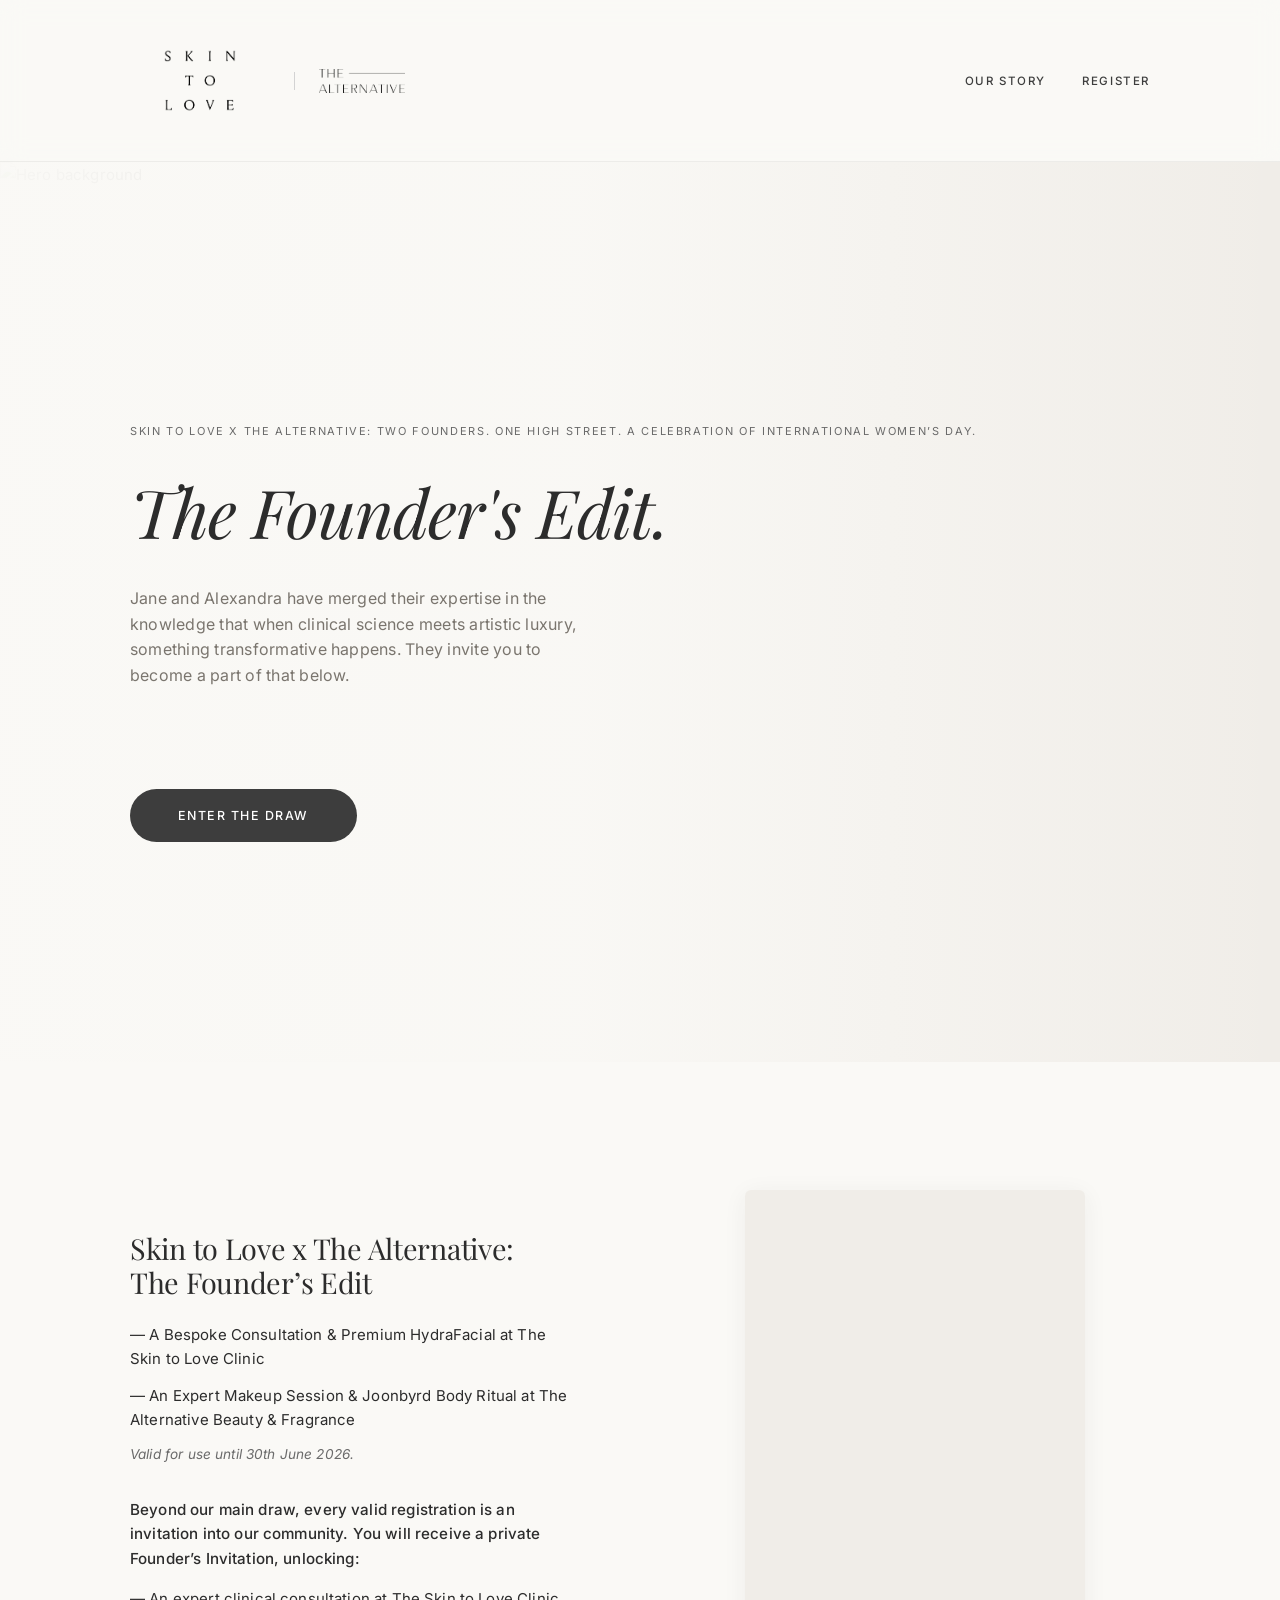
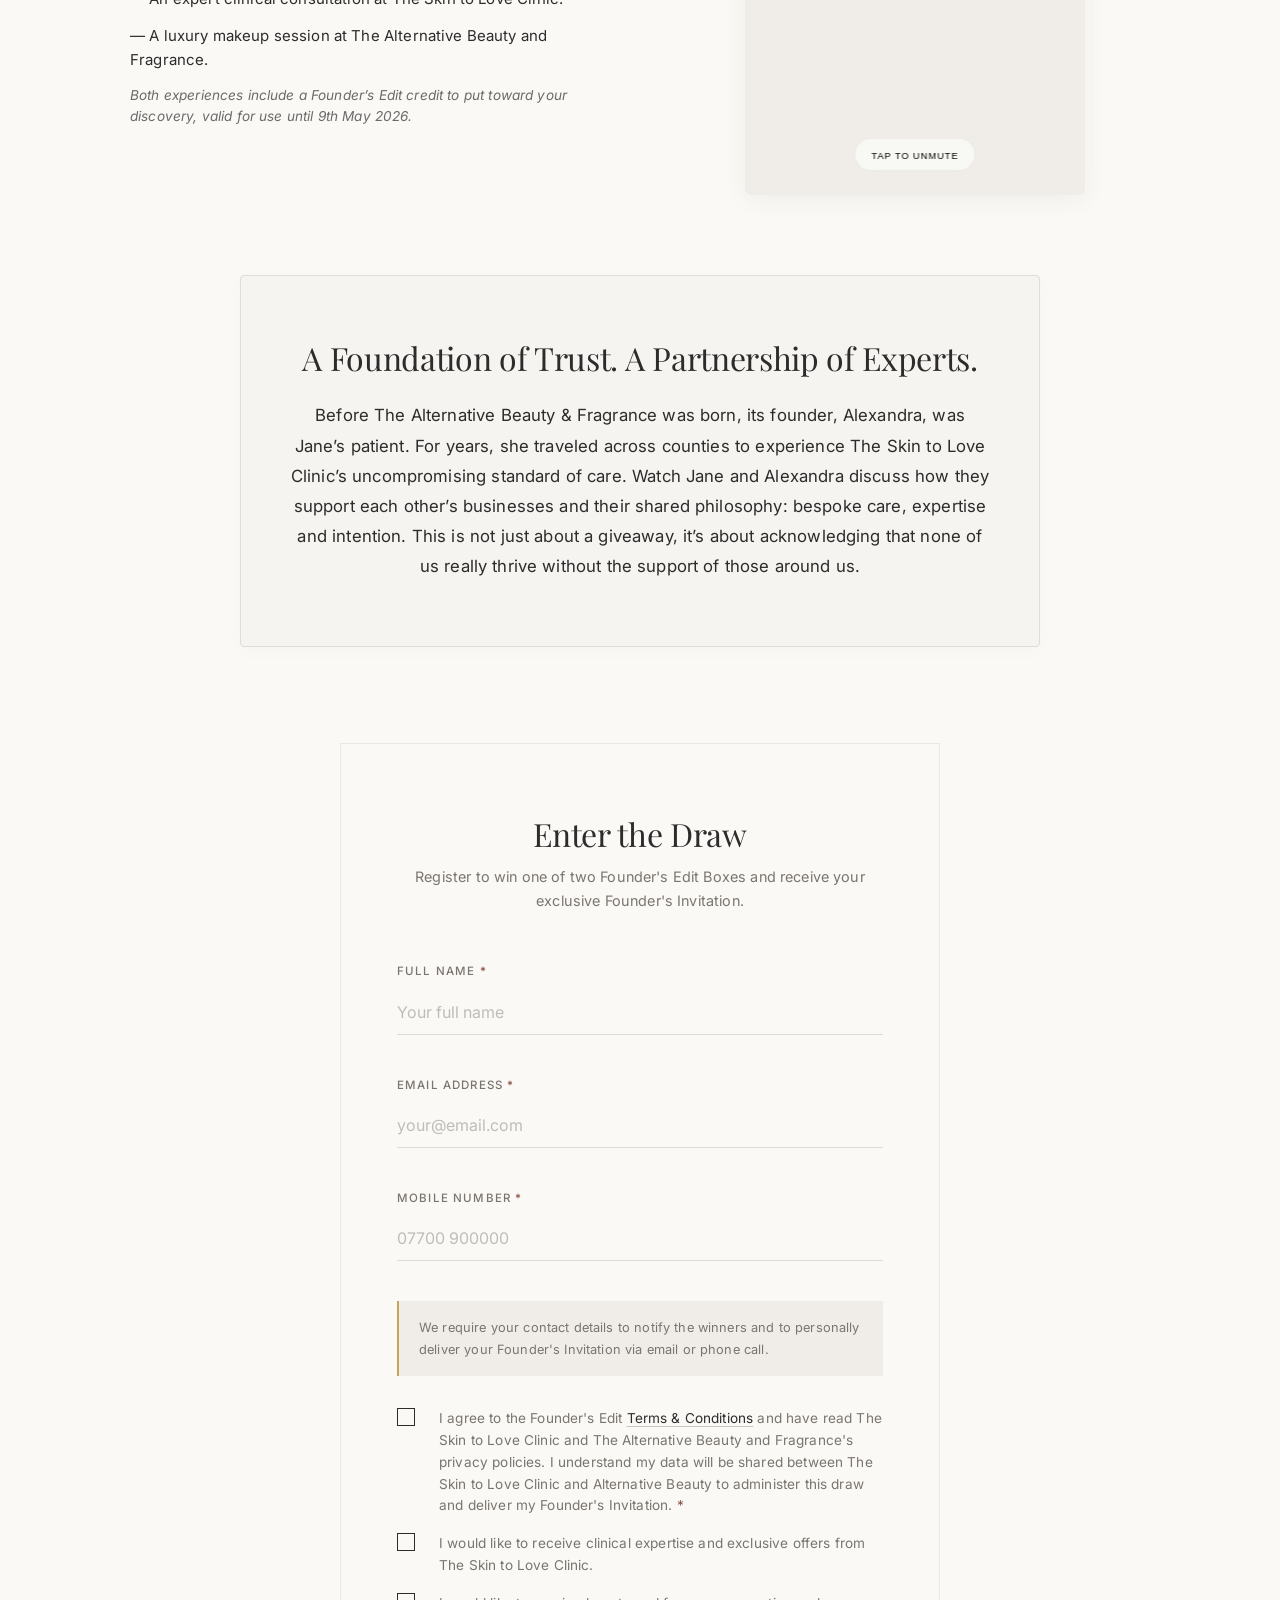
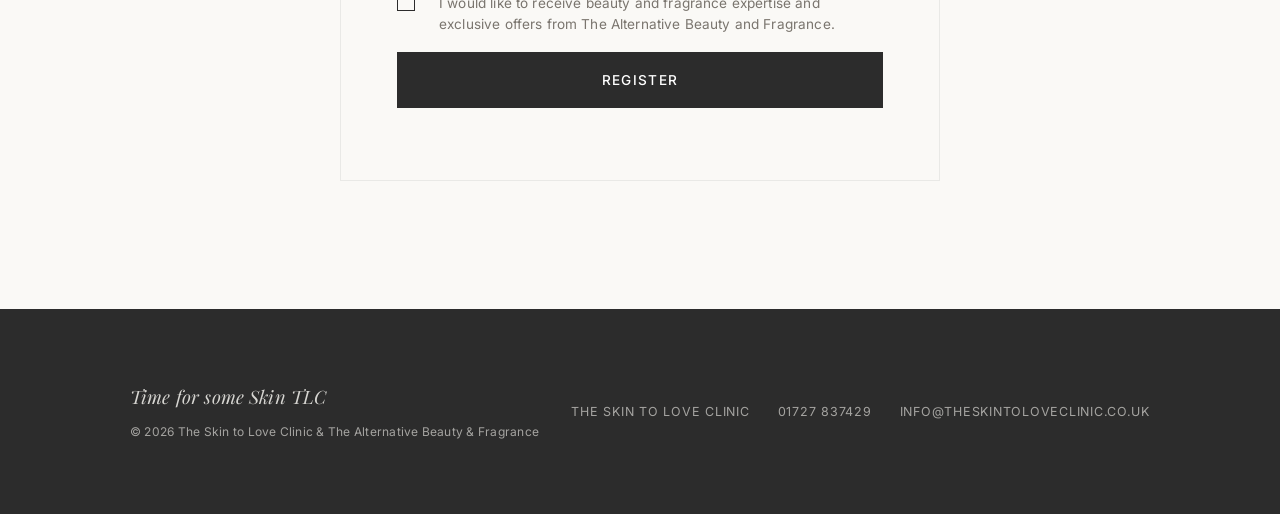
==== index.html @ 7380f0f1 "feat: update success view messages and links" ====
<!DOCTYPE html>
<html lang="en">

<head>
    <meta charset="UTF-8">
    <meta name="viewport" content="width=device-width, initial-scale=1.0">
    <title>The Founder's Edit — International Women's Day | Skin to Love & Alternative Beauty</title>
    <meta name="description"
        content="Two founders. One High Street. Enter our exclusive draw to win a Founder's Edit Box worth £400. Celebrating International Women's Day with The Skin to Love Clinic and The Alternative Beauty & Fragrance.">

    <!-- Fonts -->
    <link rel="preconnect" href="https://fonts.googleapis.com">
    <link rel="preconnect" href="https://fonts.gstatic.com" crossorigin>
    <link
        href="https://fonts.googleapis.com/css2?family=Playfair+Display:ital,wght@0,400;0,500;0,600;0,700;1,400;1,500&family=Inter:wght@300;400;500;600&display=swap"
        rel="stylesheet">

    <link rel="stylesheet" href="styles.css">
</head>

<body>
    <!-- ========== NAVIGATION ========== -->
    <nav class="nav" id="nav">
        <div class="container nav-inner">
            <div class="nav-logo logo-lockup">
                <a href="#" aria-label="Skin to Love Clinic">
                    <img src="images/Skin-to-Love-Logo.png" alt="Skin to Love Logo" class="logo-img stl-logo">
                </a>
                <div class="logo-divider"></div>
                <a href="#" aria-label="The Alternative Beauty & Fragrance">
                    <img src="images/The-Alternative-Logo.webp" alt="The Alternative Logo" class="logo-img alt-logo">
                </a>
            </div>

            <div class="nav-right-group" style="display: flex; gap: 2.5rem; align-items: center;">
                <ul class="nav-links">
                    <li><a href="#about">Our Story</a></li>
                    <li><a href="#register">Register</a></li>
                </ul>
                <button class="hamburger" id="hamburger" aria-label="Toggle menu">
                    <span></span>
                    <span></span>
                    <span></span>
                </button>
            </div>
        </div>

        <!-- Mobile Navigation Wrapper for JS toggle -->
        <div class="mobile-nav" id="navLinks">
            <ul class="mobile-nav-links">
                <li><a href="#about">Our Story</a></li>
                <li><a href="#register">Register</a></li>
            </ul>
        </div>
    </nav>

    <!-- ========== HERO ========== -->
    <header class="hero" id="hero">
        <div class="hero-overlay"></div>
        <div class="hero-image-wrapper">
            <img class="hero-bg-img" src="images/Skin-to-Love-Hero.jpg" alt="Hero background">
        </div>
        <div class="container hero-content fade-in visible">
            <p class="hero-eyebrow">SKIN TO LOVE x THE ALTERNATIVE: TWO FOUNDERS. ONE HIGH STREET. A CELEBRATION OF
                INTERNATIONAL WOMEN’S DAY.</p>
            <h1 class="hero-title">The Founder's Edit.</h1>
            <p class="hero-sub">Jane and Alexandra have merged their expertise in the knowledge that when clinical
                science meets artistic luxury, something transformative happens. They invite you to become a part of
                that below.</p>
            <a href="#register" class="btn hero-cta-btn">Enter the draw</a>
        </div>
    </header>

    <!-- ========== ABOUT / STORY ========== -->
    <section class="about" id="about">
        <div class="container">
            <div class="about-grid">
                <div class="about-text fade-in visible" style="padding-right: 2rem;">
                    <h3 style="font-family: 'Playfair Display', serif; margin-bottom: 1.5rem; font-size: 1.8rem; color: #2C2C2C;">Skin to Love x The Alternative: The Founder&#8217;s Edit</h3>
                    <ul style="list-style-type: none; padding: 0; line-height: 1.6; color: #2C2C2C;">
                        <li style="margin-bottom: 0.8rem;">&#8212; A Bespoke Consultation &amp; Premium HydraFacial at The Skin to Love Clinic</li>
                        <li style="margin-bottom: 0.8rem;">&#8212; An Expert Makeup Session &amp; Joonbyrd Body Ritual at The Alternative Beauty &amp; Fragrance</li>
                    </ul>
                    <p style="font-size: 0.85rem; color: #6A6A6A; font-style: italic; margin-bottom: 2rem;">Valid for use until 30th June 2026.</p>
                    <p style="font-weight: 500; margin-bottom: 1rem; color: #2C2C2C;">Beyond our main draw, every valid registration is an invitation into our community. You will receive a private Founder&#8217;s Invitation, unlocking:</p>
                    <ul style="list-style-type: none; padding: 0; line-height: 1.6; color: #2C2C2C;">
                        <li style="margin-bottom: 0.8rem;">&#8212; An expert clinical consultation at The Skin to Love Clinic.</li>
                        <li style="margin-bottom: 0.8rem;">&#8212; A luxury makeup session at The Alternative Beauty and Fragrance.</li>
                    </ul>
                    <p style="font-size: 0.85rem; color: #6A6A6A; font-style: italic;">Both experiences include a Founder&#8217;s Edit credit to put toward your discovery, valid for use until 9th May 2026.</p>
                </div>
                <div class="about-video fade-in">
                    <div class="founder-video-wrapper" style="position: relative;">
                        <video id="founderVideo" autoplay loop muted playsinline
                            aria-label="Jane and Alex, the founders, sharing their story">
                            <source src="images/Skin-to-Love-Promo.mp4" type="video/mp4">
                        </video>
                        <button id="unmutePill"
                            style="position: absolute; bottom: 24px; left: 50%; transform: translateX(-50%); background: rgba(250, 249, 246, 0.85); backdrop-filter: blur(8px); -webkit-backdrop-filter: blur(8px); border-radius: 30px; padding: 8px 16px; border: 1px solid rgba(0,0,0,0.05); cursor: pointer; z-index: 10;">
                            <span class="unmute-pill-text"
                                style="font-family: sans-serif; font-size: 0.7em; letter-spacing: 0.1em;">TAP TO
                                UNMUTE</span>
                        </button>
                    </div>
                </div>
            </div>

            <!-- Foundation of Trust — plaque -->
            <div class="zero-commission-callout fade-in visible" style="background-color: #F5F4F0; max-width: 800px; margin: 0 auto; padding: 4rem 3rem; border-radius: 4px; text-align: center;">
                <h2 style="font-family: 'Playfair Display', serif; font-size: 2rem; color: #2C2C2C; margin-bottom: 1.5rem;">A Foundation of Trust. A Partnership of Experts.</h2>
                <p style="font-size: 1.05rem; line-height: 1.8; color: #2C2C2C; max-width: 65ch; margin: 0 auto;">Before The Alternative Beauty &amp; Fragrance was born, its founder, Alexandra, was Jane’s patient. For years, she traveled across counties to experience The Skin to Love Clinic’s uncompromising standard of care. Watch Jane and Alexandra discuss how they support each other’s businesses and their shared philosophy: bespoke care, expertise and intention. This is not just about a giveaway, it’s about acknowledging that none of us really thrive without the support of those around us.</p>
            </div>

        </div>
    </section>



    <!-- ========== REGISTRATION FORM ========== -->
    <section class="register" id="register">
        <div class="container">
            <div class="form-wrapper fade-in" id="formWrapper"
                style="max-width: 600px !important; margin: 0 auto !important;">
                <div class="form-header">
                    <h2>Enter the Draw</h2>
                    <p class="form-subtitle">Register to win one of two Founder's Edit Boxes and receive your
                        exclusive Founder's Invitation.</p>
                </div>

                <form id="registrationForm" novalidate>
                    <div class="form-group">
                        <label for="fullName">Full Name <span class="required">*</span></label>
                        <input type="text" id="fullName" name="full_name" required placeholder="Your full name"
                            autocomplete="name">
                    </div>

                    <div class="form-group">
                        <label for="email">Email Address <span class="required">*</span></label>
                        <input type="email" id="email" name="email" required placeholder="your@email.com"
                            autocomplete="email">
                    </div>

                    <div class="form-group">
                        <label for="mobile">Mobile Number <span class="required">*</span></label>
                        <input type="tel" id="mobile" name="mobile" required placeholder="07700 900000"
                            autocomplete="tel">
                    </div>

                    <p class="form-notice">We require your contact details to notify the winners and to personally
                        deliver your Founder's Invitation via email or phone call.</p>

                    <!-- Checkbox 1: T&Cs (Required) -->
                    <div class="checkbox-group">
                        <label class="checkbox-label" for="consent_terms">
                            <input type="checkbox" id="consent_terms" name="consent_terms" required>
                            <span class="checkbox-text">I agree to the Founder's Edit
                                <a href="#" class="inline-link">Terms &amp; Conditions</a> and have read
                                The Skin to Love Clinic and The Alternative Beauty and Fragrance's privacy policies.
                                I understand my data will be shared between The Skin to Love Clinic and Alternative
                                Beauty to administer this draw and deliver my Founder's Invitation.
                                <span class="required">*</span></span>
                        </label>
                    </div>

                    <!-- Checkbox 2: Skin to Love marketing -->
                    <div class="checkbox-group">
                        <label class="checkbox-label" for="consent_stl">
                            <input type="checkbox" id="consent_stl" name="consent_stl">
                            <span class="checkbox-text">I would like to receive clinical expertise and exclusive offers
                                from The Skin to Love Clinic.</span>
                        </label>
                    </div>

                    <!-- Checkbox 3: Alternative Beauty marketing -->
                    <div class="checkbox-group">
                        <label class="checkbox-label" for="consent_ab">
                            <input type="checkbox" id="consent_ab" name="consent_ab">
                            <span class="checkbox-text">I would like to receive beauty and fragrance expertise and
                                exclusive offers from The Alternative Beauty and Fragrance.</span>
                        </label>
                    </div>

                    <p class="form-error" id="formError" hidden>Please complete all required fields and accept the
                        Terms &amp; Conditions.</p>

                    <div class="form-actions">
                        <button type="submit" class="btn btn-solid-charcoal btn-submit" id="submitBtn">
                            <span class="btn-text">Register</span>
                            <span class="btn-loader" hidden></span>
                        </button>
                    </div>
                </form>
            </div>

            <!-- ========== SUCCESS VIEW ========== -->
            <div class="success-wrapper" id="successWrapper" hidden>
                <div class="success-card fade-in">
                    <h2>You're in the draw, congratulations.</h2>
                    <p class="success-lead">We are delighted to have you with us as we celebrate the power of the collective this International Women's Day.</p>

                    <div class="success-steps">
                        <h3>What happens next?</h3>

                        <div class="step">
                            <div class="step-number">1</div>
                            <div class="step-content">
                                <h4>The Winner Announcement</h4>
                                <p>We will be drawing the two winners of The Founder's Edit Boxes on
                                    <strong>April 1st</strong>. Keep an eye on your phone and follow along on
                                    Instagram to see if you have won.
                                </p>
                            </div>
                        </div>

                        <div class="step">
                            <div class="step-number">2</div>
                            <div class="step-content">
                                <h4>Your Founder's Invitation</h4>
                                <p>Because you registered today, you have secured your exclusive Founder's Invitation.
                                </p>
                                <p>Over the coming days, please keep an eye on your phone and your inbox. A member of our teams will be reaching out to personally deliver your invitation.</p>
                            </div>
                        </div>
                    </div>

                    <p class="success-explore">We look forward to seeing you.</p>
                    <p class="success-explore">In the meantime, feel free to explore our worlds further:</p>

                    <div class="success-links">
                        <a href="https://www.theskintoloveclinic.co.uk/" target="_blank" rel="noopener"
                            class="btn btn-outline">Visit The Skin to Love Clinic</a>
                        <a href="https://thealternativebeauty.co.uk/" target="_blank" rel="noopener" class="btn btn-outline">Visit Alternative Beauty
                            &amp; Fragrance</a>
                    </div>

                    <p class="success-sign-off">Jane &amp; Alex x</p>
                </div>
            </div>
        </div>
    </section>

    <!-- ========== FOOTER ========== -->
    <footer class="footer">
        <div class="container footer-inner">
            <div class="footer-brand">
                <p class="footer-tagline">Time for some Skin TLC</p>
                <p class="footer-copy">&copy; 2026 The Skin to Love Clinic &amp; The Alternative Beauty &amp;
                    Fragrance</p>
            </div>
            <div class="footer-links">
                <a href="https://www.theskintoloveclinic.co.uk/" target="_blank" rel="noopener">The Skin to Love
                    Clinic</a>
                <a href="tel:01727837429">01727 837429</a>
                <a href="mailto:info@theskintoloveclinic.co.uk">info@theskintoloveclinic.co.uk</a>
            </div>
        </div>
    </footer>

    <script src="script.js"></script>
</body>

</html>
---- styles.css ----
/* ========================================
   THE FOUNDER'S EDIT — IWD Campaign
   Brand: Skin to Love × Alternative Beauty
   Aesthetic: Clinical Warmth / Quiet Luxury
   ======================================== */

/* ---------- VARIABLES ---------- */
:root {
    /* Clinical Warmth Palette */
    --alabaster: #FAF9F6;
    --warm-stone: #F0EDE8;
    --parchment: #EDE9E3;
    --charcoal: #2C2C2C;
    --charcoal-soft: #3D3D3D;
    --taupe: #7A756E;
    --rose: #C89D90;
    --sage: #90ADA0;
    --ochre: #C5A55A;
    --blush: #D4B5A7;
    --warm-cream: #E8E0D6;
    --deep-rose: #8B4D45;

    /* Functional */
    --bg-primary: var(--alabaster);
    --bg-section: var(--warm-stone);
    --text-primary: var(--charcoal);
    --text-light: var(--taupe);
    --text-on-dark: #F5F3EF;
    --accent: var(--charcoal-soft);
    --accent-hover: var(--charcoal);
    --border-light: rgba(44, 44, 44, 0.08);

    /* Typography */
    --font-heading: 'Playfair Display', Georgia, 'Times New Roman', serif;
    --font-body: 'Inter', -apple-system, BlinkMacSystemFont, sans-serif;

    /* Spacing & Shapes */
    --radius: 6px;
    --radius-sm: 3px;
    --shadow-soft: 0 2px 16px rgba(44, 44, 44, 0.04);
    --shadow-card: 0 4px 24px rgba(44, 44, 44, 0.06);
    --shadow-elevated: 0 8px 40px rgba(44, 44, 44, 0.08);
    --transition: 0.4s cubic-bezier(0.25, 0.1, 0.25, 1);
}

/* ---------- RESET ---------- */
*,
*::before,
*::after {
    margin: 0;
    padding: 0;
    box-sizing: border-box;
}

html {
    scroll-behavior: smooth;
    scroll-padding-top: 80px;
}

body {
    font-family: var(--font-body);
    background: var(--bg-primary);
    color: var(--text-primary);
    line-height: 1.75;
    font-weight: 400;
    font-size: 15px;
    letter-spacing: 0.01em;
    -webkit-font-smoothing: antialiased;
    -moz-osx-font-smoothing: grayscale;
    overflow-x: hidden;
}

h1,
h2,
h3,
h4 {
    font-family: var(--font-heading);
    font-weight: 400;
    line-height: 1.15;
    letter-spacing: -0.01em;
    color: var(--text-primary);
}

a {
    color: inherit;
    text-decoration: none;
}

img {
    max-width: 100%;
    height: auto;
    display: block;
}

.container {
    max-width: 1100px;
    margin: 0 auto;
    padding: 0 40px;
}

/* ---------- BUTTONS ---------- */
.btn {
    display: inline-flex;
    align-items: center;
    justify-content: center;
    gap: 10px;
    padding: 16px 44px;
    border: none;
    border-radius: 0;
    font-family: var(--font-body);
    font-size: 0.8rem;
    font-weight: 500;
    letter-spacing: 0.12em;
    text-transform: uppercase;
    cursor: pointer;
    transition: all var(--transition);
    text-decoration: none;
}

.btn-primary {
    background: var(--accent);
    color: var(--text-on-dark);
    box-shadow: none;
}

.btn-primary:hover {
    background: var(--accent-hover);
    transform: translateY(0);
    box-shadow: none;
    opacity: 0.88;
}

.btn-outline {
    background: transparent;
    color: var(--accent);
    border: 1px solid var(--accent);
}

.btn-outline:hover {
    background: var(--accent);
    color: var(--text-on-dark);
    transform: translateY(0);
}

/* ---------- NAVIGATION ---------- */
.nav {
    position: sticky;
    top: 0;
    z-index: 1000;
    background: rgba(250, 249, 246, 0.85);
    backdrop-filter: blur(12px);
    -webkit-backdrop-filter: blur(12px);
    border-bottom: 1px solid rgba(0, 0, 0, 0.05);
    transition: all 0.3s ease;
    padding: 1rem 3rem;
}

.nav.scrolled {
    background: rgba(250, 249, 246, 0.97);
    backdrop-filter: blur(24px);
    -webkit-backdrop-filter: blur(24px);
    padding: 1rem 3rem;
    box-shadow: 0 1px 0 var(--border-light);
}

.nav-inner {
    display: flex;
    align-items: center;
    justify-content: space-between;
    width: 100%;
}

.nav-logo {
    display: flex;
    align-items: center;
    justify-content: flex-start;
    gap: 1.5rem;
}

/* Anchor wrappers around each logo image must be flex containers
   so they don't collapse and cause logos to drift out of the nav bar */
.nav-logo a {
    display: flex;
    align-items: center;
    line-height: 0;
}

.logo-img {
    max-height: 24px;
    width: auto;
    filter: brightness(0);
    flex-shrink: 0;
    transition: filter var(--transition);
}

.stl-logo {
    width: 140px !important;
    height: auto !important;
    max-height: none !important;
}

.alt-logo {
    max-height: 24px;
}

.logo-divider {
    border-left: 1px solid #D3D3D3;
    height: 18px;
}

.nav.scrolled .logo-img {
    filter: brightness(0);
}

.nav-left,
.nav-right {
    flex: 1;
    display: flex;
    align-items: center;
}

.nav-right {
    justify-content: flex-end;
}

.nav-links {
    display: flex;
    list-style: none;
    gap: 36px;
}

.nav-links a {
    font-size: 0.72rem;
    font-weight: 500;
    letter-spacing: 0.14em;
    text-transform: uppercase;
    color: var(--charcoal-soft);
    transition: color var(--transition);
    position: relative;
}

.nav-links a::after {
    content: '';
    position: absolute;
    bottom: -4px;
    left: 0;
    width: 0;
    height: 1px;
    background: currentColor;
    transition: width var(--transition);
}

.nav-links a:hover::after {
    width: 100%;
}

.nav.scrolled .nav-links a {
    color: var(--text-light);
}

.nav.scrolled .nav-links a:hover {
    color: var(--accent);
}

/* Hamburger */
.hamburger {
    display: none;
    flex-direction: column;
    gap: 5px;
    background: none;
    border: none;
    cursor: pointer;
    padding: 8px;
    z-index: 1001;
}

.hamburger span {
    width: 24px;
    height: 1.5px;
    background: var(--charcoal);
    transition: all var(--transition);
}

.nav.scrolled .hamburger span {
    background: var(--text-primary);
}

.hamburger.active span:nth-child(1) {
    transform: rotate(45deg) translate(4px, 5px);
}

.hamburger.active span:nth-child(2) {
    opacity: 0;
}

.hamburger.active span:nth-child(3) {
    transform: rotate(-45deg) translate(4px, -5px);
}

.mobile-nav {
    display: none;
}

/* ---------- HERO ---------- */
.hero {
    position: relative;
    min-height: 100vh;
    display: flex;
    align-items: center;
    justify-content: flex-start;
    text-align: left;
    overflow: hidden;
    background: var(--warm-stone);
}

.hero-overlay {
    position: absolute;
    inset: 0;
    background: linear-gradient(90deg,
            rgba(250, 249, 246, 0.98) 0%,
            rgba(250, 249, 246, 0.90) 45%,
            rgba(250, 249, 246, 0) 100%);
    z-index: 1;
}

.hero-image-wrapper {
    position: absolute;
    inset: 0;
    z-index: 0;
}

.hero-bg-img {
    width: 100%;
    height: 100%;
    object-fit: cover;
    object-position: center 60%;
    filter: saturate(0.85) brightness(1.05) sepia(0.08);
}

.hero-content {
    position: relative;
    z-index: 2;
    color: var(--charcoal);
    width: 100%;
    max-width: 1100px;
    padding: 180px 40px 140px;
}

.hero-eyebrow {
    font-size: 11px;
    letter-spacing: 0.15em;
    text-transform: uppercase;
    margin-bottom: 32px;
    font-weight: 400;
    font-family: var(--font-body);
    color: #6A6A6A;
}

.hero-title {
    font-family: var(--font-heading);
    font-size: clamp(2.8rem, 6.5vw, 4.2rem);
    margin-bottom: 36px;
    letter-spacing: -0.015em;
    font-weight: 300;
    font-style: italic;
    color: var(--charcoal);
    opacity: 0;
    max-width: 600px;
    animation: fadeUp 1.2s 0.3s ease forwards;
}

.hero-sub {
    font-size: 1rem;
    line-height: 1.6;
    font-weight: 400;
    max-width: 460px;
    margin: 0 0 52px;
    opacity: 0;
    letter-spacing: 0.015em;
    color: var(--taupe);
    animation: fadeUp 1.2s 0.6s ease forwards;
}

/* Hero CTA — charcoal pill */
.hero-cta-btn {
    display: inline-flex;
    align-items: center;
    justify-content: center;
    margin-top: 3rem;
    padding: 16px 48px;
    background: var(--charcoal-soft);
    color: #FEFEFE;
    border: none;
    border-radius: 40px;
    font-family: var(--font-body);
    font-size: 0.78rem;
    font-weight: 500;
    letter-spacing: 0.12em;
    text-transform: uppercase;
    text-decoration: none;
    cursor: pointer;
    box-shadow: none;
    opacity: 0;
    animation: fadeUp 1.2s 0.9s ease forwards;
    transition: opacity 0.3s ease, background 0.3s ease;
}

.hero-cta-btn:hover {
    background: var(--charcoal);
    opacity: 0.88;
}

.hero-scroll-indicator {
    position: absolute;
    bottom: 32px;
    left: 50%;
    transform: translateX(-50%);
    z-index: 2;
    display: flex;
    flex-direction: column;
    align-items: center;
    gap: 8px;
    color: rgba(255, 255, 255, 0.6);
    font-size: 0.7rem;
    letter-spacing: 0.15em;
    text-transform: uppercase;
}

.scroll-line {
    width: 1px;
    height: 40px;
    background: linear-gradient(to bottom, rgba(255, 255, 255, 0.6), transparent);
    animation: scrollPulse 2s infinite;
}

/* ---------- ABOUT ---------- */
.about {
    padding: 8rem 0 6rem 0;
    background: var(--bg-primary);
    position: relative;
    z-index: 2;
}

.about-grid {
    display: grid;
    grid-template-columns: 1fr 1fr;
    gap: 80px;
    align-items: center;
    margin-bottom: 80px;
}

.about-text {
    max-width: 65ch;
}

.about-text h2 {
    font-size: clamp(1.8rem, 3vw, 2.4rem);
    color: var(--text-primary);
    margin-bottom: 32px;
    font-weight: 400;
}

.about-text p {
    margin-bottom: 24px;
    font-size: 0.95rem;
    color: var(--text-light);
    line-height: 1.6;
}

.about-text .highlight {
    color: var(--deep-rose);
    font-weight: 600;
}

.about-video {
    display: flex;
    align-items: center;
    justify-content: center;
}

.founder-video-wrapper {
    max-width: 340px;
    width: 100%;
    aspect-ratio: 9 / 16;
    border-radius: 6px;
    overflow: hidden;
    position: relative;
    box-shadow: var(--shadow-card);
    background: var(--warm-stone);
    /* Strict containment for corners on Safari */
    transform: translateZ(0);
}

.founder-video-wrapper video {
    width: 100%;
    height: 100%;
    object-fit: cover;
    display: block;
}



/* Zero-Commission Callout */
.zero-commission-callout {
    background: #F5F4F0;
    border: 1px solid #E0DDD5;
    padding: 3rem;
    margin-top: 60px;
    margin-bottom: 0;
    box-shadow: 0 4px 20px rgba(0, 0, 0, 0.02);
    display: flex;
    flex-direction: column;
    align-items: center;
    text-align: left;
    /* Keep the lists themselves left-aligned */
}

/* We create an inner wrapper effect by constraining the children */
.zero-commission-callout>* {
    width: 100%;
    max-width: 55ch;
    margin-left: auto;
    margin-right: auto;
}

.zero-commission-title {
    font-family: var(--font-heading);
    font-size: 1.4rem;
    font-weight: 500;
    color: var(--charcoal);
    margin-bottom: 24px;
    letter-spacing: 0.02em;
    text-align: center;
}

.zero-commission-body {
    font-size: 0.95rem;
    color: var(--charcoal-soft);
    line-height: 1.85;
    text-align: center;
}

.zero-commission-body strong {
    color: var(--charcoal);
    font-weight: 600;
}

.custom-list {
    list-style-type: none;
    padding-left: 0;
    margin: 1.5rem auto;
}

.custom-list li {
    position: relative;
    padding-left: 24px;
    margin-bottom: 0.8rem;
    line-height: 1.6;
    color: var(--charcoal-soft);
    font-size: 0.95rem;
}

.custom-list li::before {
    content: "—";
    position: absolute;
    left: 0;
    color: var(--taupe);
}

.muted-date {
    font-size: 0.85rem;
    color: #6A6A6A;
    font-style: italic;
    margin-top: 1rem;
    margin-bottom: 2.5rem;
    text-align: center;
}

.transition-text {
    font-size: 0.95rem;
    color: var(--charcoal-soft);
    line-height: 1.85;
    margin-bottom: 1rem;
    font-weight: 500;
    text-align: center;
}

/* Invitation Card */
.invitation-card {
    margin-top: 60px;
    background: transparent !important;
    border: none !important;
    padding: 0 !important;
}

.invitation-icon {
    font-size: 1.8rem;
    color: var(--ochre);
    flex-shrink: 0;
    line-height: 1;
}

.invitation-content h3 {
    font-size: 1.5rem;
    margin-bottom: 16px;
    color: var(--text-primary);
    font-weight: 400;
}

.invitation-content p {
    font-size: 0.92rem;
    color: var(--text-light);
    line-height: 1.9;
    max-width: 65ch;
}

/* ---------- TESTIMONIALS ---------- */
.testimonials {
    padding: 0 0 6rem 0;
    background: var(--bg-primary);
    overflow: hidden;
}

.section-header {
    text-align: center;
    margin-bottom: 72px;
}

.section-header h2 {
    font-size: clamp(1.8rem, 3vw, 2.4rem);
    margin-bottom: 20px;
    font-weight: 400;
}

.rating-badge {
    display: inline-flex;
    align-items: center;
    justify-content: center;
    padding: 12px 32px;
    background: transparent;
    border: 1px solid #EAE8E3;
}

.rating-text {
    font-family: var(--font-heading);
    font-size: 1.1rem;
    color: var(--charcoal);
    font-weight: 400;
    letter-spacing: 0.02em;
}

.testimonial-track {
    display: flex;
    gap: 24px;
    transition: transform 0.6s ease;
}

.testimonial-card {
    flex: 0 0 calc(33.333% - 16px);
    min-width: 300px;
    background: var(--bg-primary);
    padding: 44px;
    border-radius: 0;
    transition: transform var(--transition);
    border: 1px solid #EAE8E3;
    box-shadow: none;
}

.testimonial-card:hover {
    transform: translateY(-2px);
    box-shadow: none;
}

.testimonial-excellence {
    font-family: var(--font-heading);
    color: var(--charcoal);
    font-size: 0.9rem;
    margin-bottom: 20px;
    letter-spacing: 0.03em;
}

.testimonial-text {
    font-family: var(--font-heading);
    font-size: 1rem;
    font-style: italic;
    color: var(--text-primary);
    margin-bottom: 24px;
    line-height: 1.9;
    font-weight: 400;
}

.testimonial-author {
    font-size: 0.75rem;
    font-weight: 500;
    color: var(--text-light);
    letter-spacing: 0.1em;
    text-transform: uppercase;
}

.testimonial-nav {
    display: flex;
    align-items: center;
    justify-content: center;
    gap: 20px;
    margin-top: 56px;
}

.testimonial-btn {
    width: 44px;
    height: 44px;
    background: transparent;
    border: none;
    color: #2C2C2C;
    font-size: 1.8rem;
    font-weight: 300;
    cursor: pointer;
    transition: opacity 0.3s ease;
    display: flex;
    align-items: center;
    justify-content: center;
    opacity: 1;
}

.testimonial-btn:hover {
    opacity: 0.7;
    background: transparent;
}

.testimonial-dots {
    display: flex;
    gap: 10px;
}

.testimonial-dots .dot {
    width: 8px;
    height: 8px;
    border-radius: 0;
    background: var(--warm-cream);
    transition: all var(--transition);
    cursor: pointer;
}

.testimonial-dots .dot.active {
    background: var(--accent);
    transform: scale(1.2);
}

/* ---------- REGISTRATION ---------- */
.register {
    padding: 0 0 8rem 0;
    background: var(--bg-primary);
}

.form-wrapper {
    max-width: 560px;
    margin: 0 auto;
    background: var(--bg-primary);
    padding: 72px 56px;
    border-radius: 0;
    box-shadow: none;
    border: 1px solid var(--border-light);
}

.form-header {
    text-align: center;
    margin-bottom: 48px;
}

.form-header h2 {
    font-size: 2rem;
    margin-bottom: 12px;
    font-weight: 400;
}

.form-subtitle {
    font-size: 0.9rem;
    color: var(--text-light);
    line-height: 1.7;
}

.form-group {
    margin-bottom: 2.5rem;
}

.form-group label {
    display: block;
    margin-bottom: 8px;
    font-size: 0.72rem;
    font-weight: 500;
    color: var(--text-light);
    letter-spacing: 0.1em;
    text-transform: uppercase;
}

.required {
    color: var(--deep-rose);
}

.form-group input {
    width: 100%;
    padding: 12px 0;
    border: none;
    border-bottom: 1px solid rgba(44, 44, 44, 0.15);
    border-radius: 0;
    font-family: var(--font-body);
    font-size: 1rem;
    font-weight: 400;
    color: var(--text-primary);
    background: transparent;
    transition: border-color var(--transition);
}

.form-group input:focus {
    outline: none;
    border-color: var(--charcoal);
    box-shadow: none;
}

.form-group input::placeholder {
    color: #C0BDB8;
}

.form-notice {
    font-size: 0.8rem;
    color: var(--text-light);
    margin-bottom: 32px;
    padding: 16px 20px;
    background: var(--warm-stone);
    border-radius: 0;
    border-left: 2px solid var(--ochre);
    line-height: 1.7;
}

/* Checkboxes */
.checkbox-group {
    margin-bottom: 16px;
}

.checkbox-label {
    display: flex;
    align-items: flex-start;
    gap: 12px;
    cursor: pointer;
    font-size: 0.85rem;
    color: var(--text-light);
    line-height: 1.6;
}

input[type="checkbox"] {
    appearance: none !important;
    -webkit-appearance: none !important;
    width: 18px !important;
    height: 18px !important;
    min-width: 18px !important;
    border: 1px solid #2C2C2C !important;
    border-radius: 0 !important;
    cursor: pointer !important;
    background-color: transparent !important;
    margin: 0 12px 0 0 !important;
    display: inline-flex !important;
    align-items: center;
    justify-content: center;
    flex-shrink: 0;
}

input[type="checkbox"]:checked {
    background-color: #2C2C2C !important;
    background-image: url("data:image/svg+xml,%3Csvg xmlns='http://www.w3.org/2000/svg' viewBox='0 0 24 24' fill='none' stroke='white' stroke-width='3'%3E%3Cpolyline points='20 6 9 17 4 12'%3E%3C/polyline%3E%3C/svg%3E") !important;
    background-size: 80% !important;
    background-position: center !important;
    background-repeat: no-repeat !important;
}

.checkbox-text {
    flex: 1;
}


.inline-link {
    color: var(--text-primary);
    text-decoration: underline;
    text-decoration-color: rgba(44, 44, 44, 0.25);
    text-underline-offset: 3px;
    transition: text-decoration-color var(--transition);
}

.inline-link:hover {
    text-decoration-color: var(--text-primary);
}

.form-error {
    background: #FAF0EE;
    color: var(--deep-rose);
    padding: 14px 18px;
    border-radius: 0;
    font-size: 0.82rem;
    margin-bottom: 20px;
    text-align: center;
}

.btn-submit {
    margin-top: 12px;
}

/* Solid Charcoal Button */
.btn-solid-charcoal {
    background: var(--charcoal);
    color: #FFF;
    width: 100%;
    padding: 20px;
    border: none;
    font-size: 0.85rem;
    font-weight: 500;
    letter-spacing: 0.1em;
    text-transform: uppercase;
    transition: all var(--transition);
    display: flex;
    align-items: center;
    justify-content: center;
}

.btn-solid-charcoal:hover {
    background: #1a1a1a;
}

/* Security Notice */
.security-notice {
    margin-top: 24px;
    display: flex;
    flex-direction: column;
    align-items: center;
    justify-content: center;
    text-align: center;
    color: #6A6A6A;
    font-size: 11px;
    line-height: 1.5;
    max-width: 60ch;
    margin-left: auto;
    margin-right: auto;
}

.padlock-icon {
    width: 14px;
    height: 14px;
    margin-bottom: 8px;
    opacity: 0.8;
}

.btn-loader {
    width: 20px;
    height: 20px;
    border: 2px solid rgba(255, 255, 255, 0.3);
    border-top-color: white;
    border-radius: 50%;
    animation: spin 0.8s linear infinite;
}

/* ---------- SUCCESS ---------- */
.success-wrapper {
    max-width: 640px;
    margin: 0 auto;
}

.success-card {
    background: var(--bg-primary);
    padding: 72px 56px;
    border-radius: 0;
    box-shadow: none;
    border: 1px solid var(--border-light);
    text-align: center;
}

.success-icon {
    font-size: 2.4rem;
    color: var(--ochre);
    margin-bottom: 28px;
    animation: pulse 2.5s infinite;
}

.success-card h2 {
    font-size: 2rem;
    margin-bottom: 20px;
    color: var(--text-primary);
    font-weight: 400;
}

.success-lead {
    font-size: 0.95rem;
    color: var(--text-light);
    max-width: 480px;
    margin: 0 auto 48px;
    line-height: 1.8;
}

.success-steps {
    text-align: left;
    margin-bottom: 48px;
}

.success-steps h3 {
    font-size: 1.3rem;
    margin-bottom: 28px;
    text-align: center;
    font-weight: 400;
}

.step {
    display: flex;
    gap: 24px;
    margin-bottom: 32px;
    align-items: flex-start;
}

.step-number {
    flex-shrink: 0;
    width: 36px;
    height: 36px;
    border-radius: 0;
    background: var(--warm-stone);
    color: var(--text-primary);
    font-family: var(--font-heading);
    font-size: 1rem;
    display: flex;
    align-items: center;
    justify-content: center;
}

.step-content h4 {
    font-size: 1.1rem;
    margin-bottom: 8px;
    color: var(--text-primary);
    font-weight: 400;
}

.step-content p {
    font-size: 0.88rem;
    color: var(--text-light);
    margin-bottom: 10px;
    line-height: 1.8;
}

.success-explore {
    font-size: 0.9rem;
    color: var(--text-light);
    margin-bottom: 10px;
}

.success-links {
    display: flex;
    gap: 20px;
    justify-content: center;
    margin: 28px 0 40px;
    flex-wrap: wrap;
}

.success-sign-off {
    font-family: var(--font-heading);
    font-size: 1.4rem;
    color: var(--text-primary);
    font-style: italic;
    font-weight: 400;
}

/* ---------- FOOTER ---------- */
.footer {
    background: var(--charcoal);
    color: rgba(245, 243, 239, 0.6);
    padding: 72px 0;
}

.footer-inner {
    display: flex;
    justify-content: space-between;
    align-items: center;
    flex-wrap: wrap;
    gap: 32px;
}

.footer-tagline {
    font-family: var(--font-heading);
    font-size: 1.15rem;
    color: rgba(245, 243, 239, 0.85);
    margin-bottom: 8px;
    font-style: italic;
    font-weight: 400;
}

.footer-copy {
    font-size: 0.75rem;
    letter-spacing: 0.02em;
}

.footer-links {
    display: flex;
    gap: 28px;
    flex-wrap: wrap;
}

.footer-links a {
    font-size: 0.78rem;
    letter-spacing: 0.06em;
    text-transform: uppercase;
    transition: color var(--transition);
}

.footer-links a:hover {
    color: rgba(245, 243, 239, 0.9);
}

/* ---------- ANIMATIONS ---------- */
@keyframes fadeUp {
    from {
        opacity: 0;
        transform: translateY(24px);
    }

    to {
        opacity: 1;
        transform: translateY(0);
    }
}

@keyframes scrollPulse {

    0%,
    100% {
        opacity: 0.4;
    }

    50% {
        opacity: 1;
    }
}

@keyframes spin {
    to {
        transform: rotate(360deg);
    }
}

@keyframes pulse {

    0%,
    100% {
        transform: scale(1);
    }

    50% {
        transform: scale(1.1);
    }
}

/* Fade-in on scroll */
.fade-in {
    opacity: 0;
    transform: translateY(12px);
    transition: opacity 0.5s ease, transform 0.5s ease;
}

.fade-in.visible {
    opacity: 1;
    transform: translateY(0);
}

/* ---------- RESPONSIVE ---------- */
@media (max-width: 900px) {
    .about-grid {
        grid-template-columns: 1fr;
        gap: 40px;
    }

    .about-image {
        order: -1;
    }

    .testimonial-card {
        flex: 0 0 calc(50% - 14px);
    }

    .form-wrapper {
        padding: 40px 32px;
    }

    .success-card {
        padding: 48px 32px;
    }
}

@media (max-width: 600px) {

    .nav-left,
    .nav-right,
    .nav-links {
        display: none;
    }

    .mobile-nav {
        display: none;
        position: fixed;
        top: 0;
        left: 0;
        right: 0;
        bottom: 0;
        background: rgba(255, 255, 255, 0.98);
        backdrop-filter: blur(20px);
        flex-direction: column;
        align-items: center;
        justify-content: center;
        gap: 32px;
        z-index: 999;
    }

    .mobile-nav.open {
        display: flex;
    }

    .mobile-nav-links {
        list-style: none;
        display: flex;
        flex-direction: column;
        align-items: center;
        gap: 32px;
    }

    .mobile-nav-links a {
        color: var(--text-primary) !important;
        font-size: 1.1rem;
        text-transform: uppercase;
        font-weight: 500;
        letter-spacing: 0.04em;
    }

    .hamburger {
        display: flex;
    }

    .hero-content {
        padding: 100px 24px 60px;
    }

    .hero-overlay {
        background: linear-gradient(180deg,
                rgba(250, 249, 246, 0.95) 0%,
                rgba(250, 249, 246, 0.85) 60%,
                rgba(250, 249, 246, 0.4) 100%);
    }

    .testimonial-card {
        flex: 0 0 calc(100% - 32px);
        min-width: 260px;
    }

    .form-wrapper {
        padding: 32px 24px;
    }

    .success-card {
        padding: 36px 24px;
    }

    .success-links {
        flex-direction: column;
        align-items: center;
    }

    .footer-inner {
        flex-direction: column;
        text-align: center;
    }

    .footer-links {
        flex-direction: column;
        align-items: center;
    }
}

@media (max-width: 380px) {
    .hero-title {
        font-size: 2.2rem;
    }

    .form-header h2 {
        font-size: 1.8rem;
    }
}
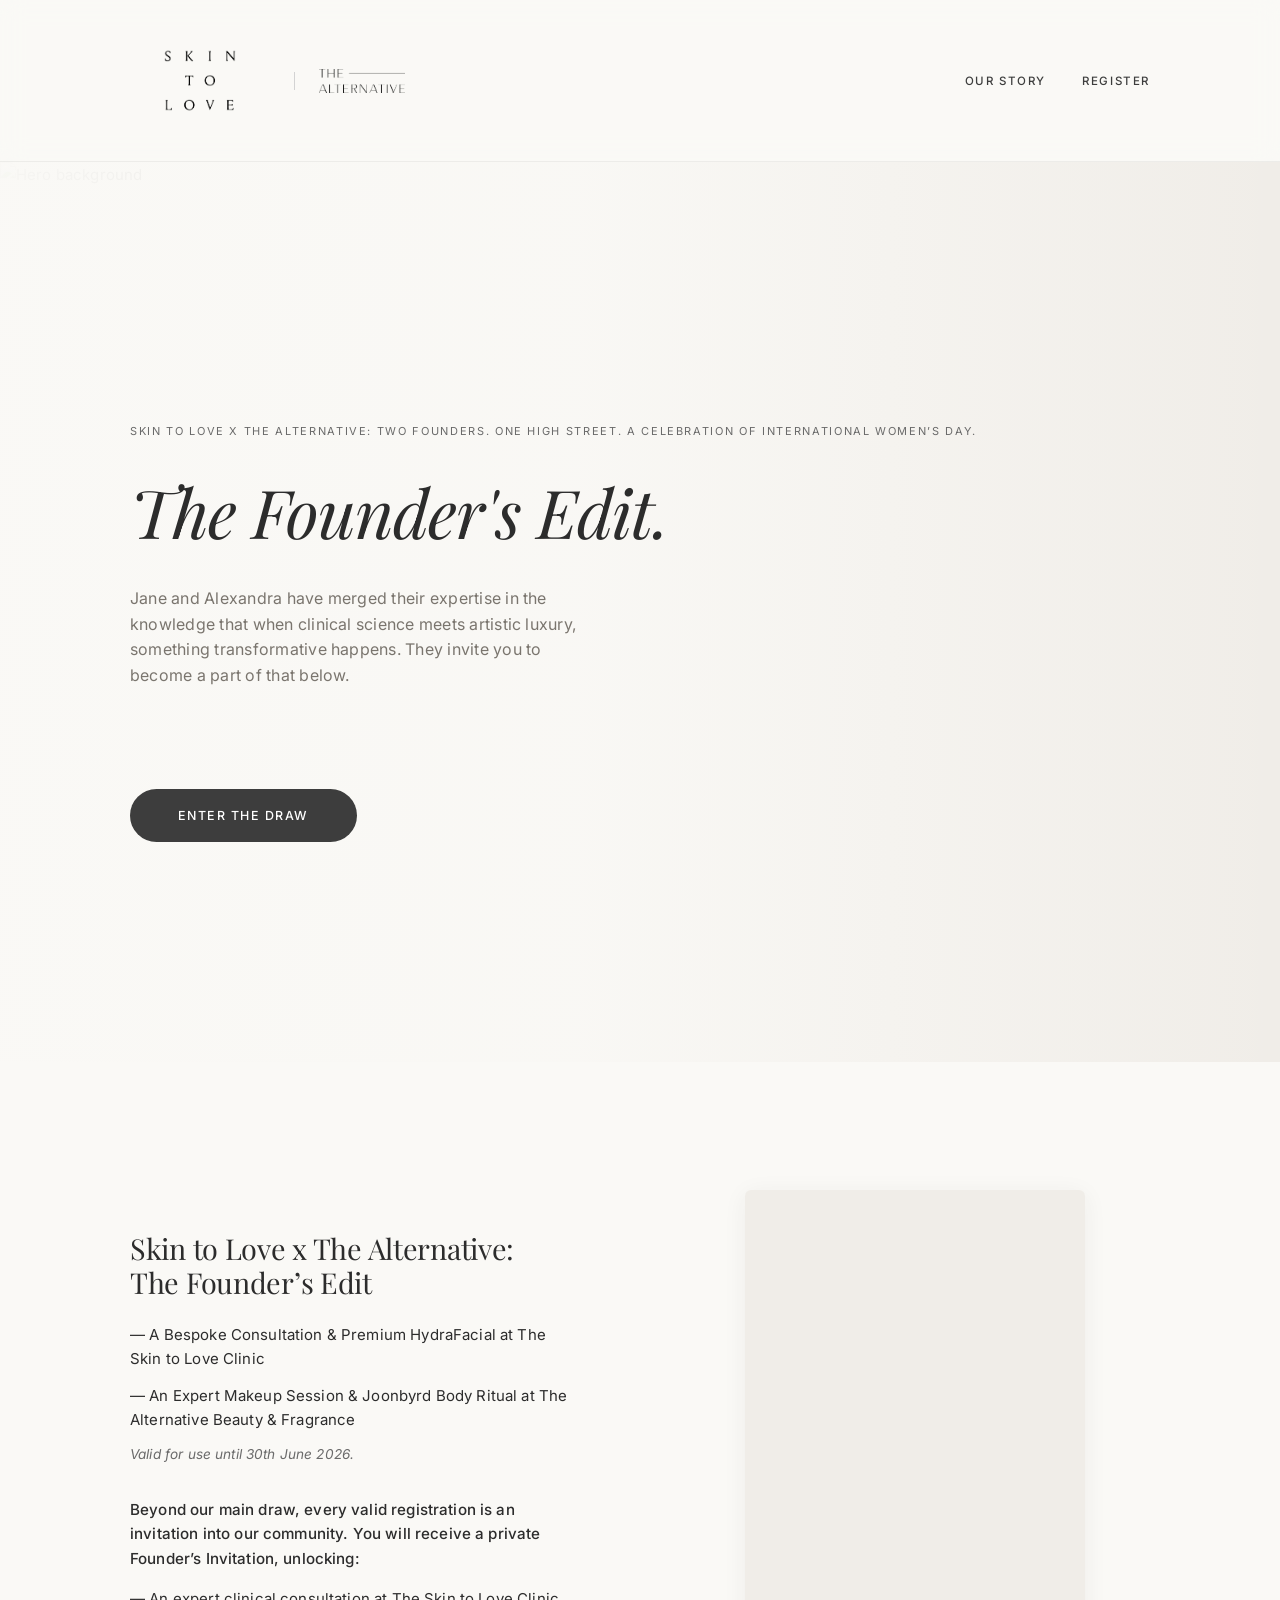
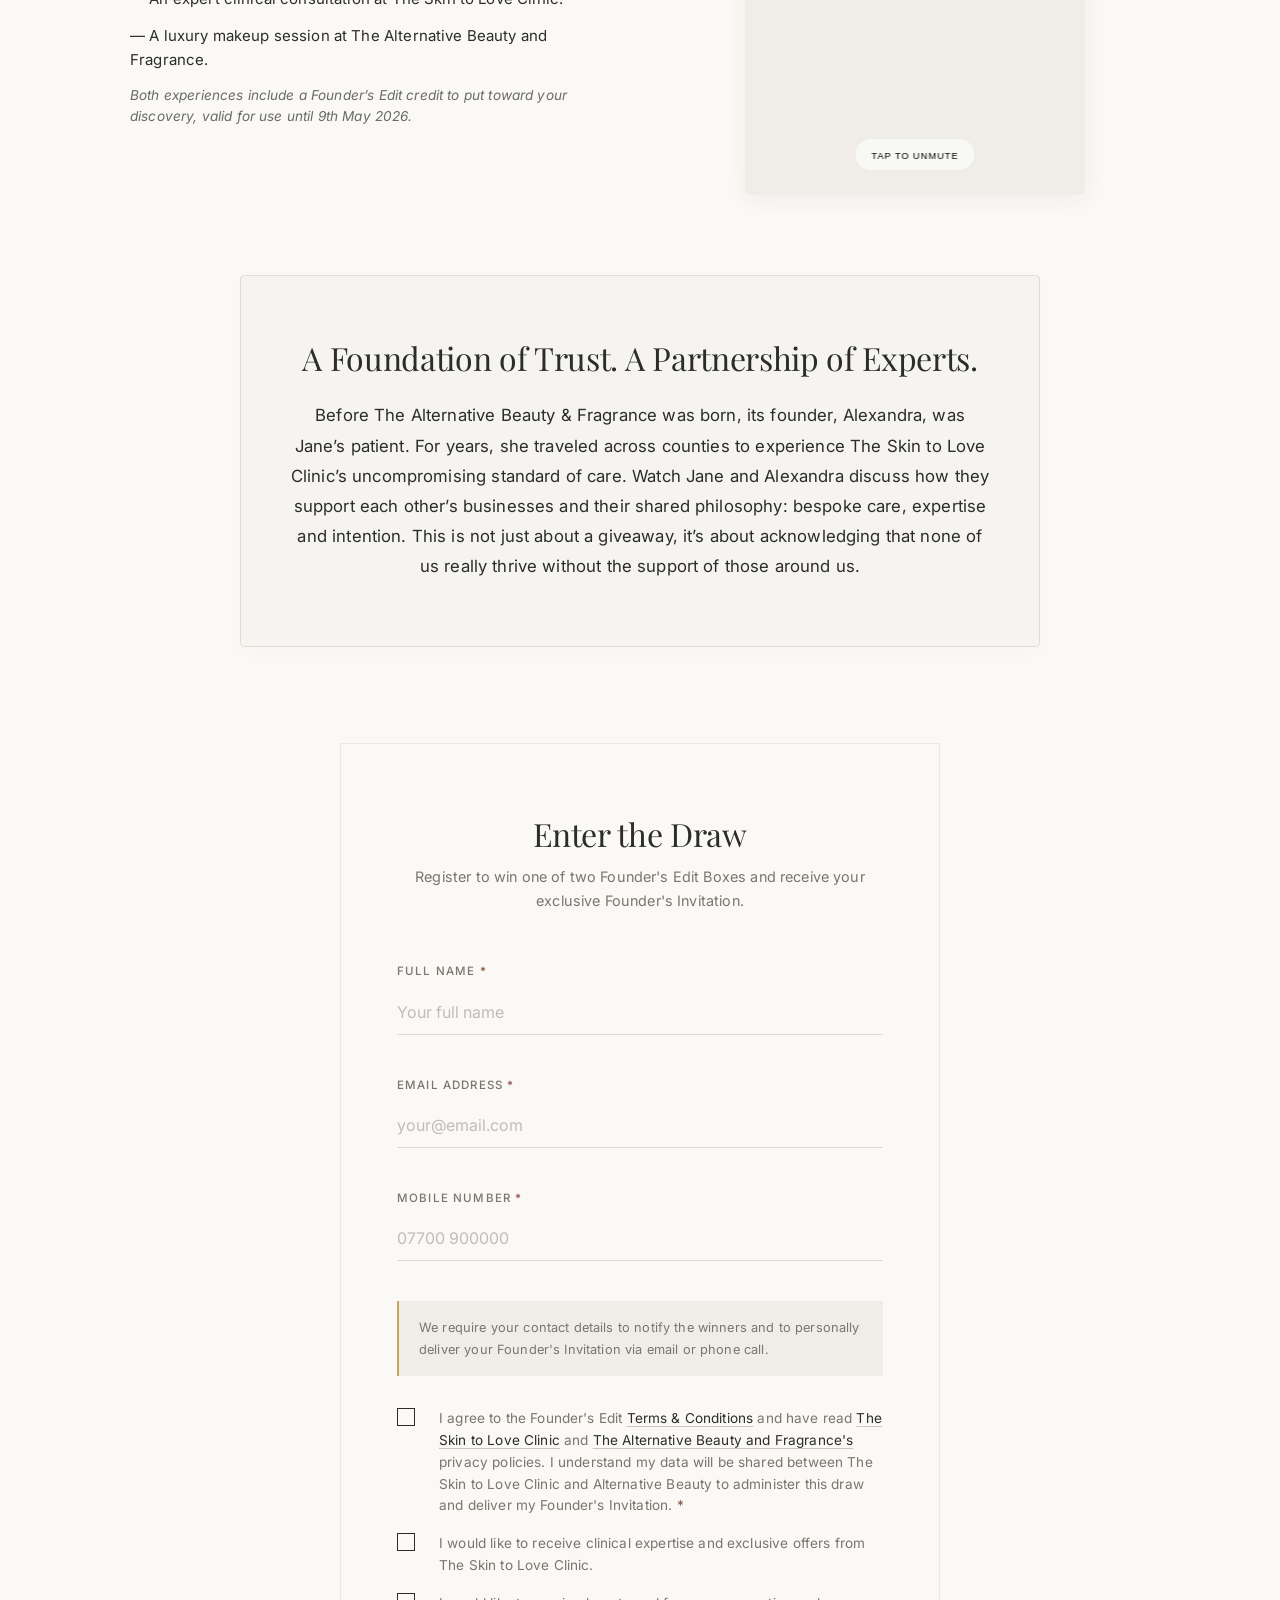
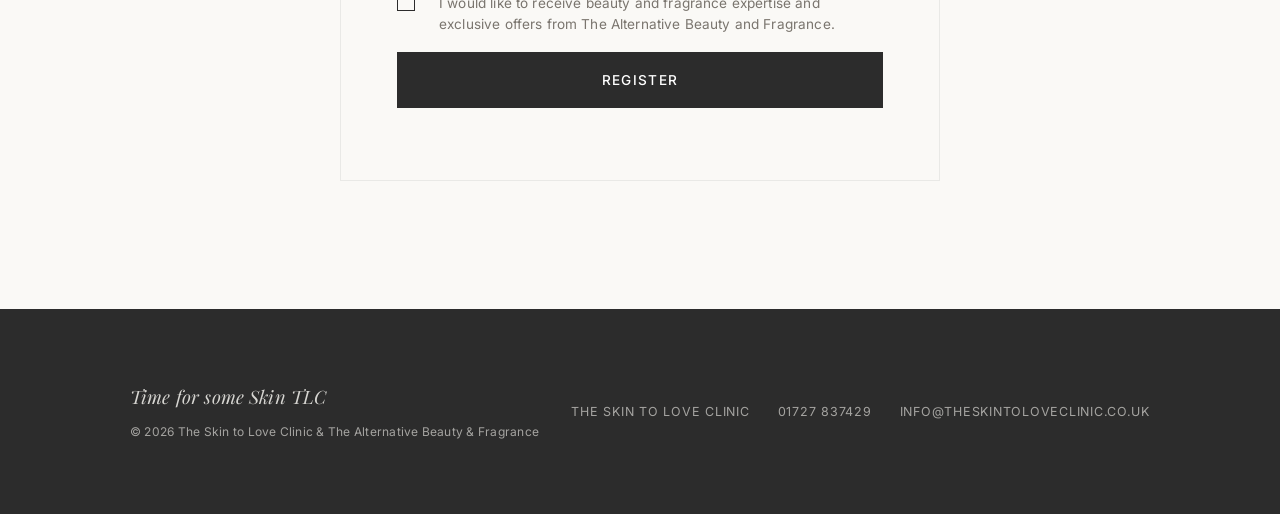
==== commit 70120407: "feat: add links to privacy policies in terms and conditions checkbox" ====
--- a/index.html
+++ b/index.html
@@ -23,11 +23,13 @@
     <nav class="nav" id="nav">
         <div class="container nav-inner">
             <div class="nav-logo logo-lockup">
-                <a href="#" aria-label="Skin to Love Clinic">
+                <a href="https://www.theskintoloveclinic.co.uk/" target="_blank" rel="noopener"
+                    aria-label="Skin to Love Clinic">
                     <img src="images/Skin-to-Love-Logo.png" alt="Skin to Love Logo" class="logo-img stl-logo">
                 </a>
                 <div class="logo-divider"></div>
-                <a href="#" aria-label="The Alternative Beauty & Fragrance">
+                <a href="https://thealternativebeauty.co.uk/" target="_blank" rel="noopener"
+                    aria-label="The Alternative Beauty & Fragrance">
                     <img src="images/The-Alternative-Logo.webp" alt="The Alternative Logo" class="logo-img alt-logo">
                 </a>
             </div>
@@ -76,18 +78,28 @@
         <div class="container">
             <div class="about-grid">
                 <div class="about-text fade-in visible" style="padding-right: 2rem;">
-                    <h3 style="font-family: 'Playfair Display', serif; margin-bottom: 1.5rem; font-size: 1.8rem; color: #2C2C2C;">Skin to Love x The Alternative: The Founder&#8217;s Edit</h3>
+                    <h3
+                        style="font-family: 'Playfair Display', serif; margin-bottom: 1.5rem; font-size: 1.8rem; color: #2C2C2C;">
+                        Skin to Love x The Alternative: The Founder&#8217;s Edit</h3>
                     <ul style="list-style-type: none; padding: 0; line-height: 1.6; color: #2C2C2C;">
-                        <li style="margin-bottom: 0.8rem;">&#8212; A Bespoke Consultation &amp; Premium HydraFacial at The Skin to Love Clinic</li>
-                        <li style="margin-bottom: 0.8rem;">&#8212; An Expert Makeup Session &amp; Joonbyrd Body Ritual at The Alternative Beauty &amp; Fragrance</li>
+                        <li style="margin-bottom: 0.8rem;">&#8212; A Bespoke Consultation &amp; Premium HydraFacial at
+                            The Skin to Love Clinic</li>
+                        <li style="margin-bottom: 0.8rem;">&#8212; An Expert Makeup Session &amp; Joonbyrd Body Ritual
+                            at The Alternative Beauty &amp; Fragrance</li>
                     </ul>
-                    <p style="font-size: 0.85rem; color: #6A6A6A; font-style: italic; margin-bottom: 2rem;">Valid for use until 30th June 2026.</p>
-                    <p style="font-weight: 500; margin-bottom: 1rem; color: #2C2C2C;">Beyond our main draw, every valid registration is an invitation into our community. You will receive a private Founder&#8217;s Invitation, unlocking:</p>
+                    <p style="font-size: 0.85rem; color: #6A6A6A; font-style: italic; margin-bottom: 2rem;">Valid for
+                        use until 30th June 2026.</p>
+                    <p style="font-weight: 500; margin-bottom: 1rem; color: #2C2C2C;">Beyond our main draw, every valid
+                        registration is an invitation into our community. You will receive a private Founder&#8217;s
+                        Invitation, unlocking:</p>
                     <ul style="list-style-type: none; padding: 0; line-height: 1.6; color: #2C2C2C;">
-                        <li style="margin-bottom: 0.8rem;">&#8212; An expert clinical consultation at The Skin to Love Clinic.</li>
-                        <li style="margin-bottom: 0.8rem;">&#8212; A luxury makeup session at The Alternative Beauty and Fragrance.</li>
+                        <li style="margin-bottom: 0.8rem;">&#8212; An expert clinical consultation at The Skin to Love
+                            Clinic.</li>
+                        <li style="margin-bottom: 0.8rem;">&#8212; A luxury makeup session at The Alternative Beauty and
+                            Fragrance.</li>
                     </ul>
-                    <p style="font-size: 0.85rem; color: #6A6A6A; font-style: italic;">Both experiences include a Founder&#8217;s Edit credit to put toward your discovery, valid for use until 9th May 2026.</p>
+                    <p style="font-size: 0.85rem; color: #6A6A6A; font-style: italic;">Both experiences include a
+                        Founder&#8217;s Edit credit to put toward your discovery, valid for use until 9th May 2026.</p>
                 </div>
                 <div class="about-video fade-in">
                     <div class="founder-video-wrapper" style="position: relative;">
@@ -106,9 +118,17 @@
             </div>
 
             <!-- Foundation of Trust — plaque -->
-            <div class="zero-commission-callout fade-in visible" style="background-color: #F5F4F0; max-width: 800px; margin: 0 auto; padding: 4rem 3rem; border-radius: 4px; text-align: center;">
-                <h2 style="font-family: 'Playfair Display', serif; font-size: 2rem; color: #2C2C2C; margin-bottom: 1.5rem;">A Foundation of Trust. A Partnership of Experts.</h2>
-                <p style="font-size: 1.05rem; line-height: 1.8; color: #2C2C2C; max-width: 65ch; margin: 0 auto;">Before The Alternative Beauty &amp; Fragrance was born, its founder, Alexandra, was Jane’s patient. For years, she traveled across counties to experience The Skin to Love Clinic’s uncompromising standard of care. Watch Jane and Alexandra discuss how they support each other’s businesses and their shared philosophy: bespoke care, expertise and intention. This is not just about a giveaway, it’s about acknowledging that none of us really thrive without the support of those around us.</p>
+            <div class="zero-commission-callout fade-in visible"
+                style="background-color: #F5F4F0; max-width: 800px; margin: 0 auto; padding: 4rem 3rem; border-radius: 4px; text-align: center;">
+                <h2
+                    style="font-family: 'Playfair Display', serif; font-size: 2rem; color: #2C2C2C; margin-bottom: 1.5rem;">
+                    A Foundation of Trust. A Partnership of Experts.</h2>
+                <p style="font-size: 1.05rem; line-height: 1.8; color: #2C2C2C; max-width: 65ch; margin: 0 auto;">Before
+                    The Alternative Beauty &amp; Fragrance was born, its founder, Alexandra, was Jane’s patient. For
+                    years, she traveled across counties to experience The Skin to Love Clinic’s uncompromising standard
+                    of care. Watch Jane and Alexandra discuss how they support each other’s businesses and their shared
+                    philosophy: bespoke care, expertise and intention. This is not just about a giveaway, it’s about
+                    acknowledging that none of us really thrive without the support of those around us.</p>
             </div>
 
         </div>
@@ -154,8 +174,13 @@
                         <label class="checkbox-label" for="consent_terms">
                             <input type="checkbox" id="consent_terms" name="consent_terms" required>
                             <span class="checkbox-text">I agree to the Founder's Edit
-                                <a href="#" class="inline-link">Terms &amp; Conditions</a> and have read
-                                The Skin to Love Clinic and The Alternative Beauty and Fragrance's privacy policies.
+                                <a href="https://docs.google.com/document/d/1gHL8_-F4yELBr1ZvSdxaZXNW1pSmlzZD9IWeK4NMVYc/edit?usp=sharing"
+                                    target="_blank" rel="noopener" class="inline-link">Terms &amp; Conditions</a> and
+                                have read
+                                <a href="https://www.theskintoloveclinic.co.uk/cookie-privacy-policy/" target="_blank"
+                                    rel="noopener" class="inline-link">The Skin to Love Clinic</a> and <a
+                                    href="https://thealternativebeauty.co.uk/your-data/" target="_blank" rel="noopener"
+                                    class="inline-link">The Alternative Beauty and Fragrance's</a> privacy policies.
                                 I understand my data will be shared between The Skin to Love Clinic and Alternative
                                 Beauty to administer this draw and deliver my Founder's Invitation.
                                 <span class="required">*</span></span>
@@ -196,7 +221,8 @@
             <div class="success-wrapper" id="successWrapper" hidden>
                 <div class="success-card fade-in">
                     <h2>You're in the draw, congratulations.</h2>
-                    <p class="success-lead">We are delighted to have you with us as we celebrate the power of the collective this International Women's Day.</p>
+                    <p class="success-lead">We are delighted to have you with us as we celebrate the power of the
+                        collective this International Women's Day.</p>
 
                     <div class="success-steps">
                         <h3>What happens next?</h3>
@@ -218,7 +244,8 @@
                                 <h4>Your Founder's Invitation</h4>
                                 <p>Because you registered today, you have secured your exclusive Founder's Invitation.
                                 </p>
-                                <p>Over the coming days, please keep an eye on your phone and your inbox. A member of our teams will be reaching out to personally deliver your invitation.</p>
+                                <p>Over the coming days, please keep an eye on your phone and your inbox. A member of
+                                    our teams will be reaching out to personally deliver your invitation.</p>
                             </div>
                         </div>
                     </div>
@@ -229,7 +256,8 @@
                     <div class="success-links">
                         <a href="https://www.theskintoloveclinic.co.uk/" target="_blank" rel="noopener"
                             class="btn btn-outline">Visit The Skin to Love Clinic</a>
-                        <a href="https://thealternativebeauty.co.uk/" target="_blank" rel="noopener" class="btn btn-outline">Visit Alternative Beauty
+                        <a href="https://thealternativebeauty.co.uk/" target="_blank" rel="noopener"
+                            class="btn btn-outline">Visit Alternative Beauty
                             &amp; Fragrance</a>
                     </div>
 
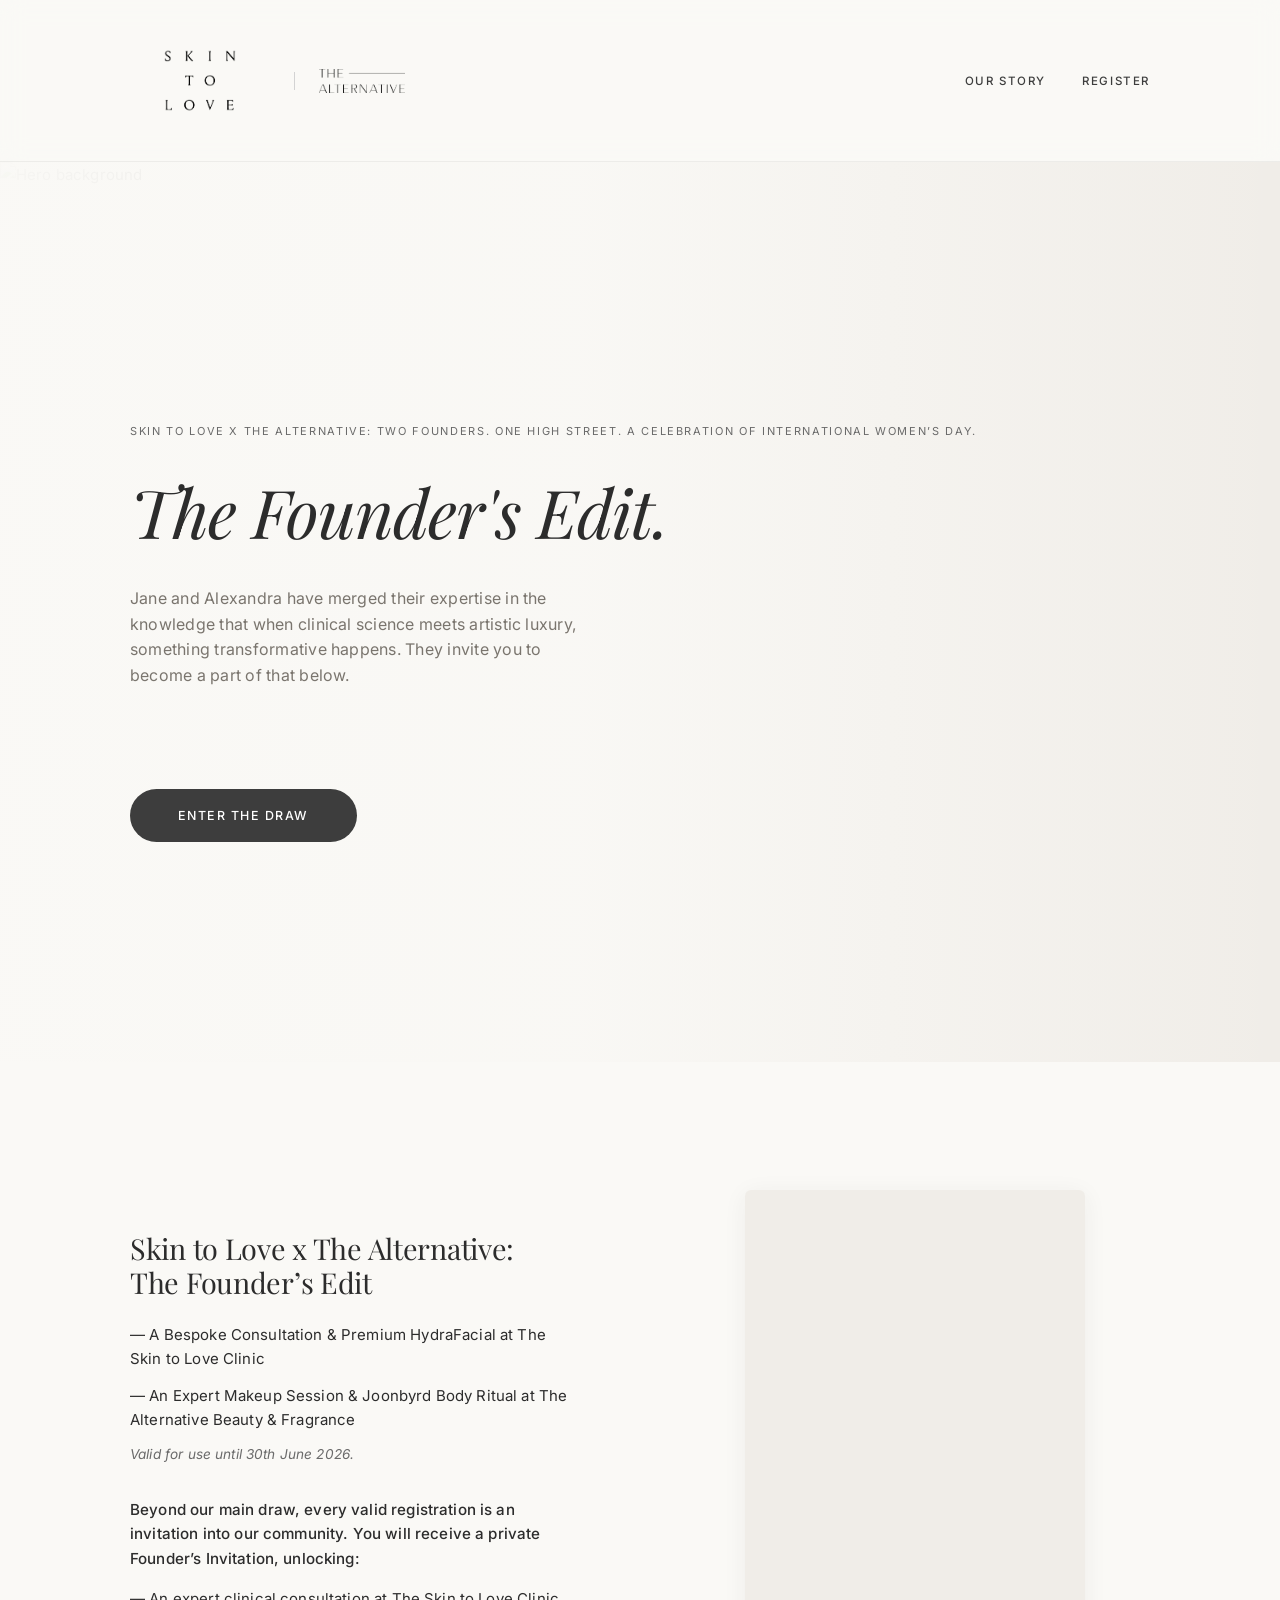
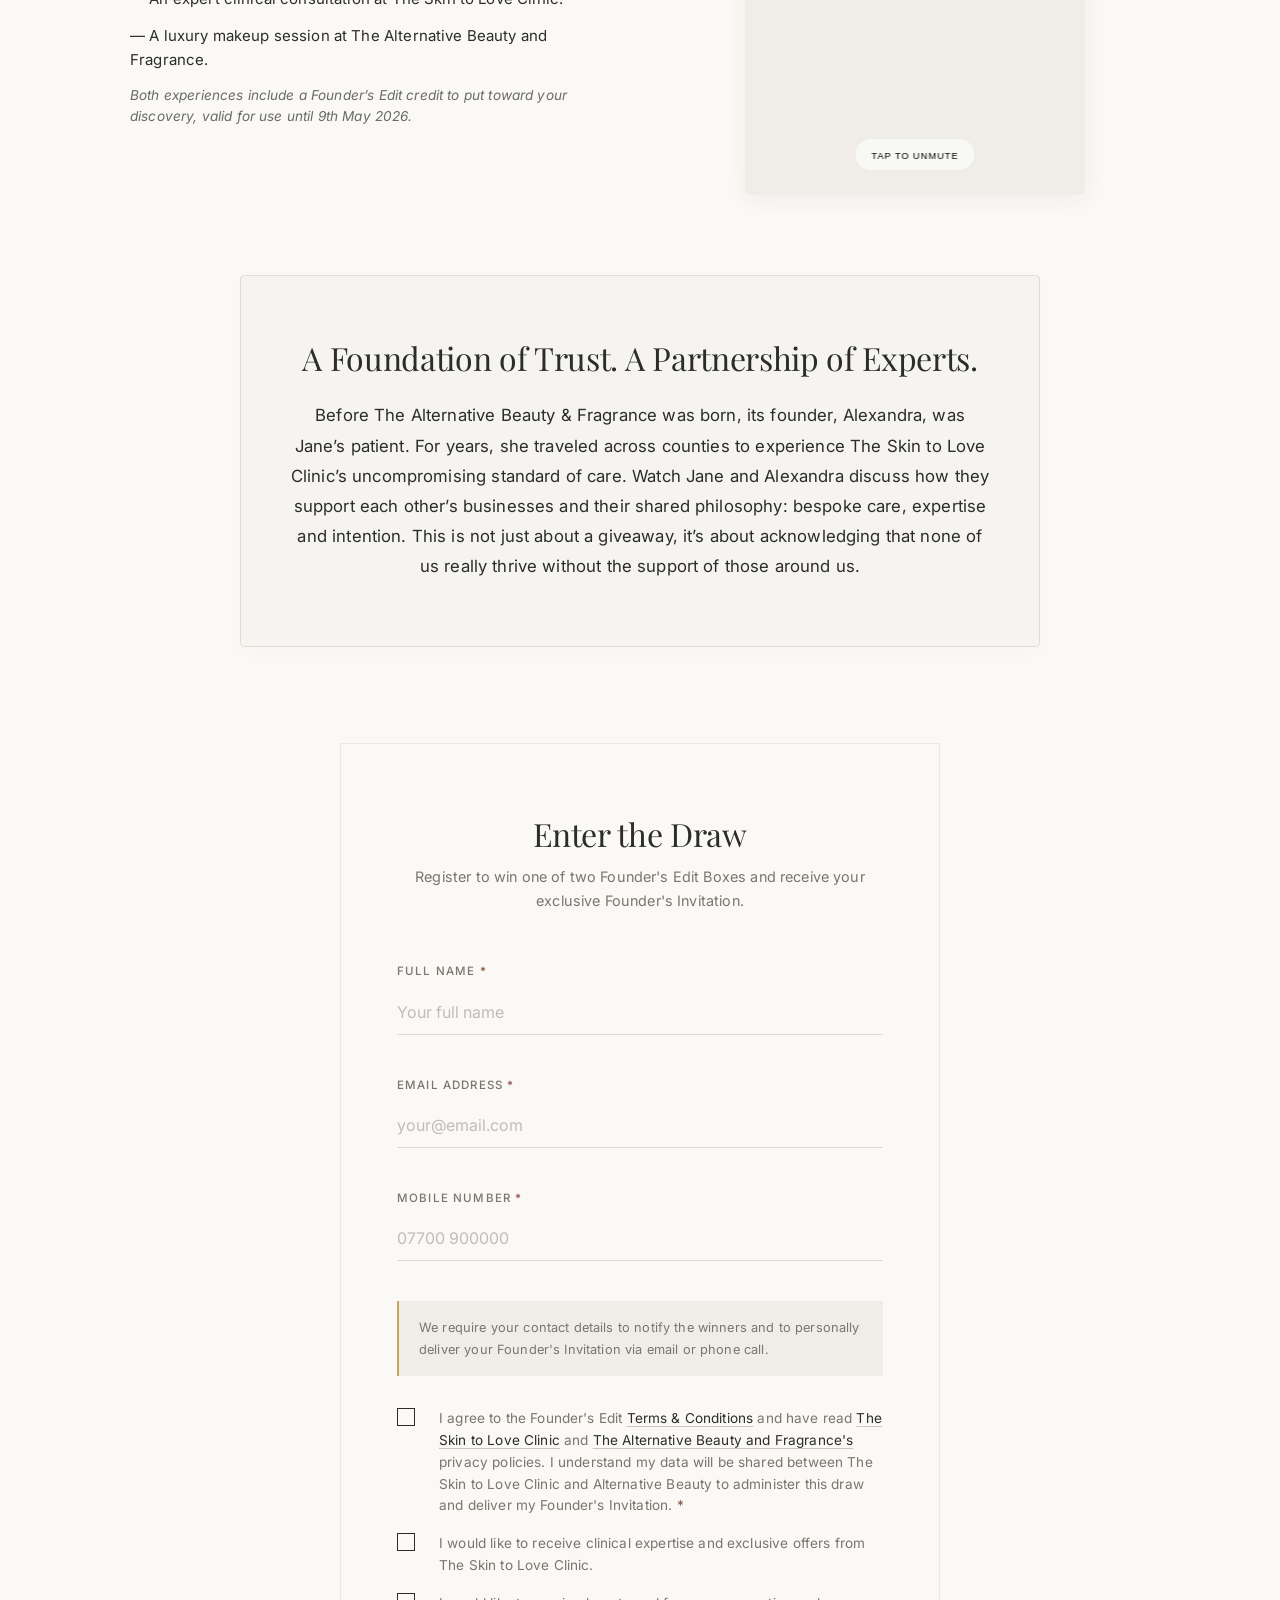
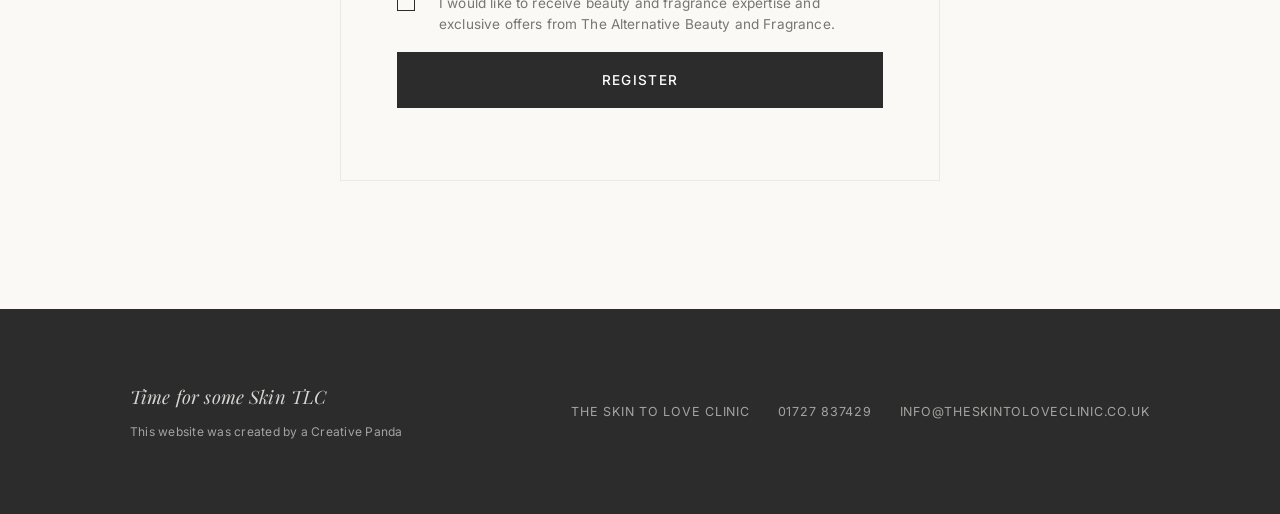
==== commit fb675598: "chore: update footer copyright text to Creative Panda" ====
--- a/index.html
+++ b/index.html
@@ -272,8 +272,7 @@
         <div class="container footer-inner">
             <div class="footer-brand">
                 <p class="footer-tagline">Time for some Skin TLC</p>
-                <p class="footer-copy">&copy; 2026 The Skin to Love Clinic &amp; The Alternative Beauty &amp;
-                    Fragrance</p>
+                <p class="footer-copy">This website was created by a Creative Panda</p>
             </div>
             <div class="footer-links">
                 <a href="https://www.theskintoloveclinic.co.uk/" target="_blank" rel="noopener">The Skin to Love
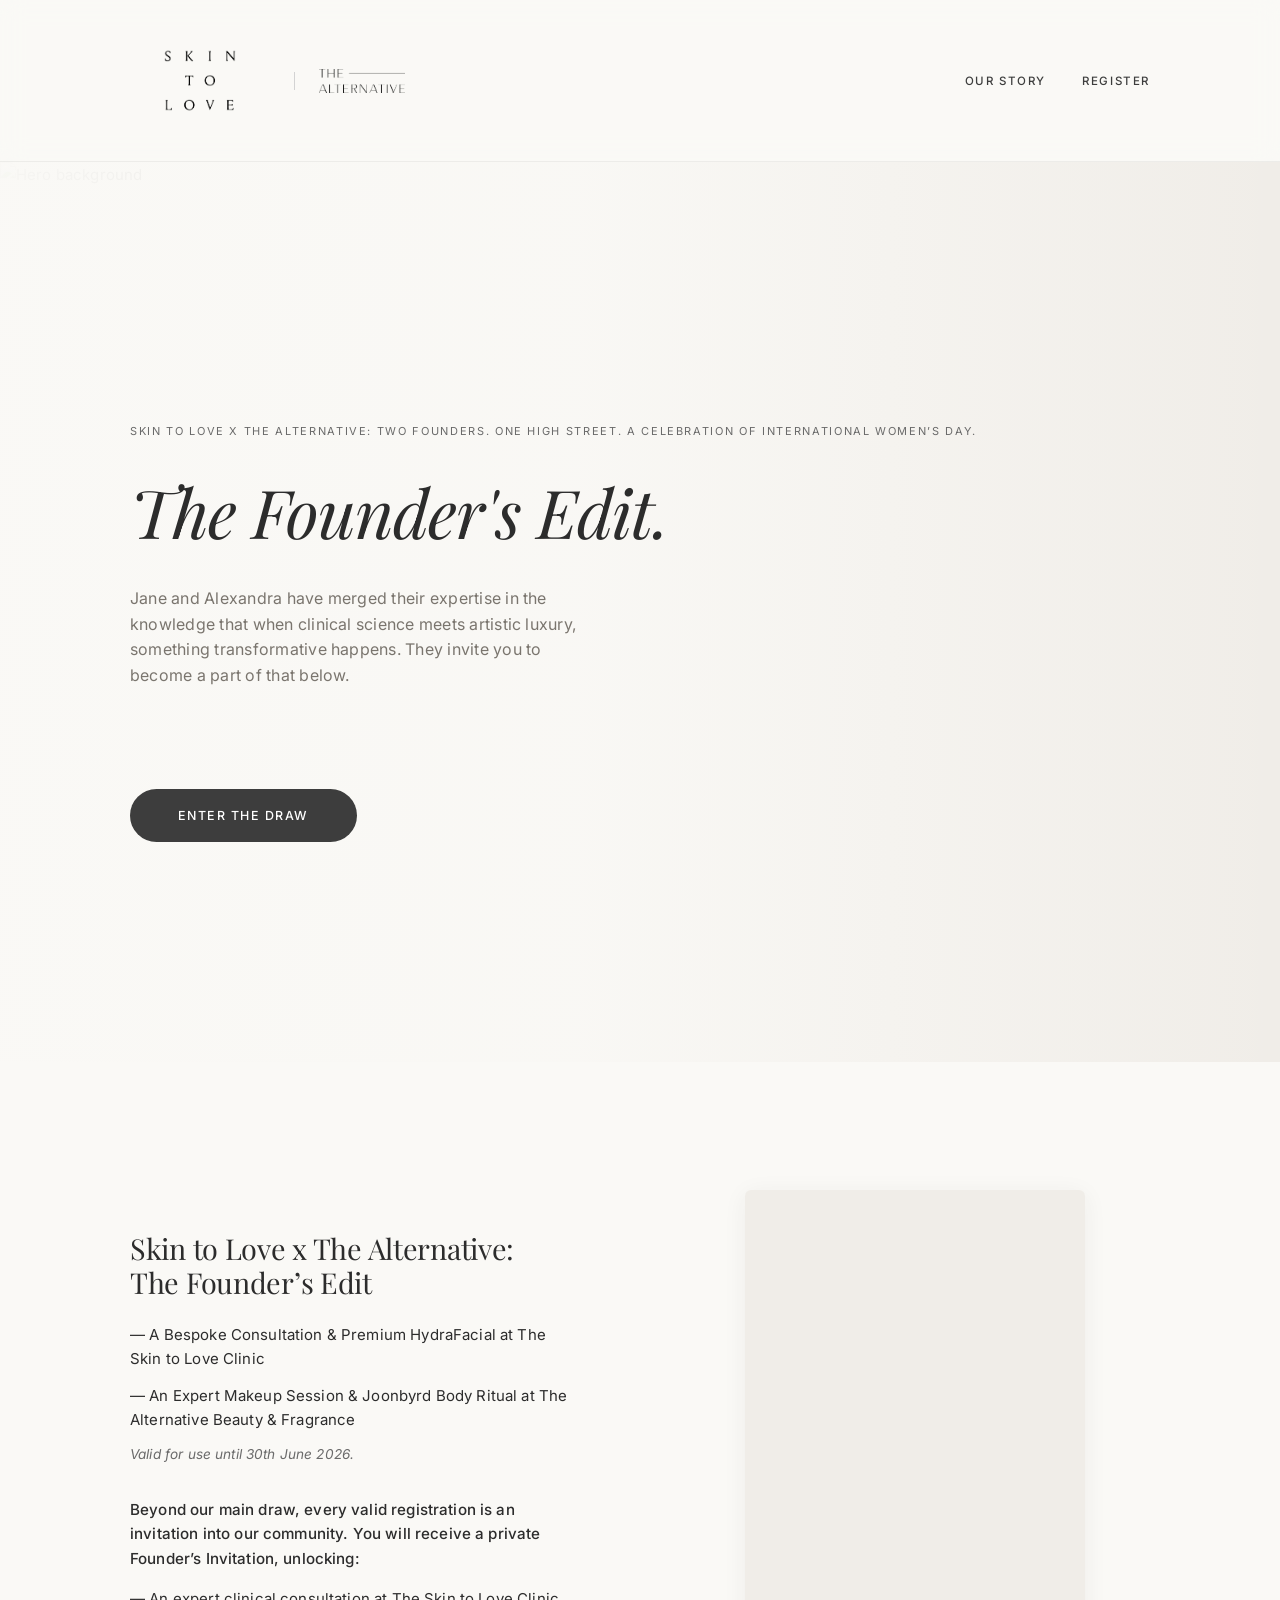
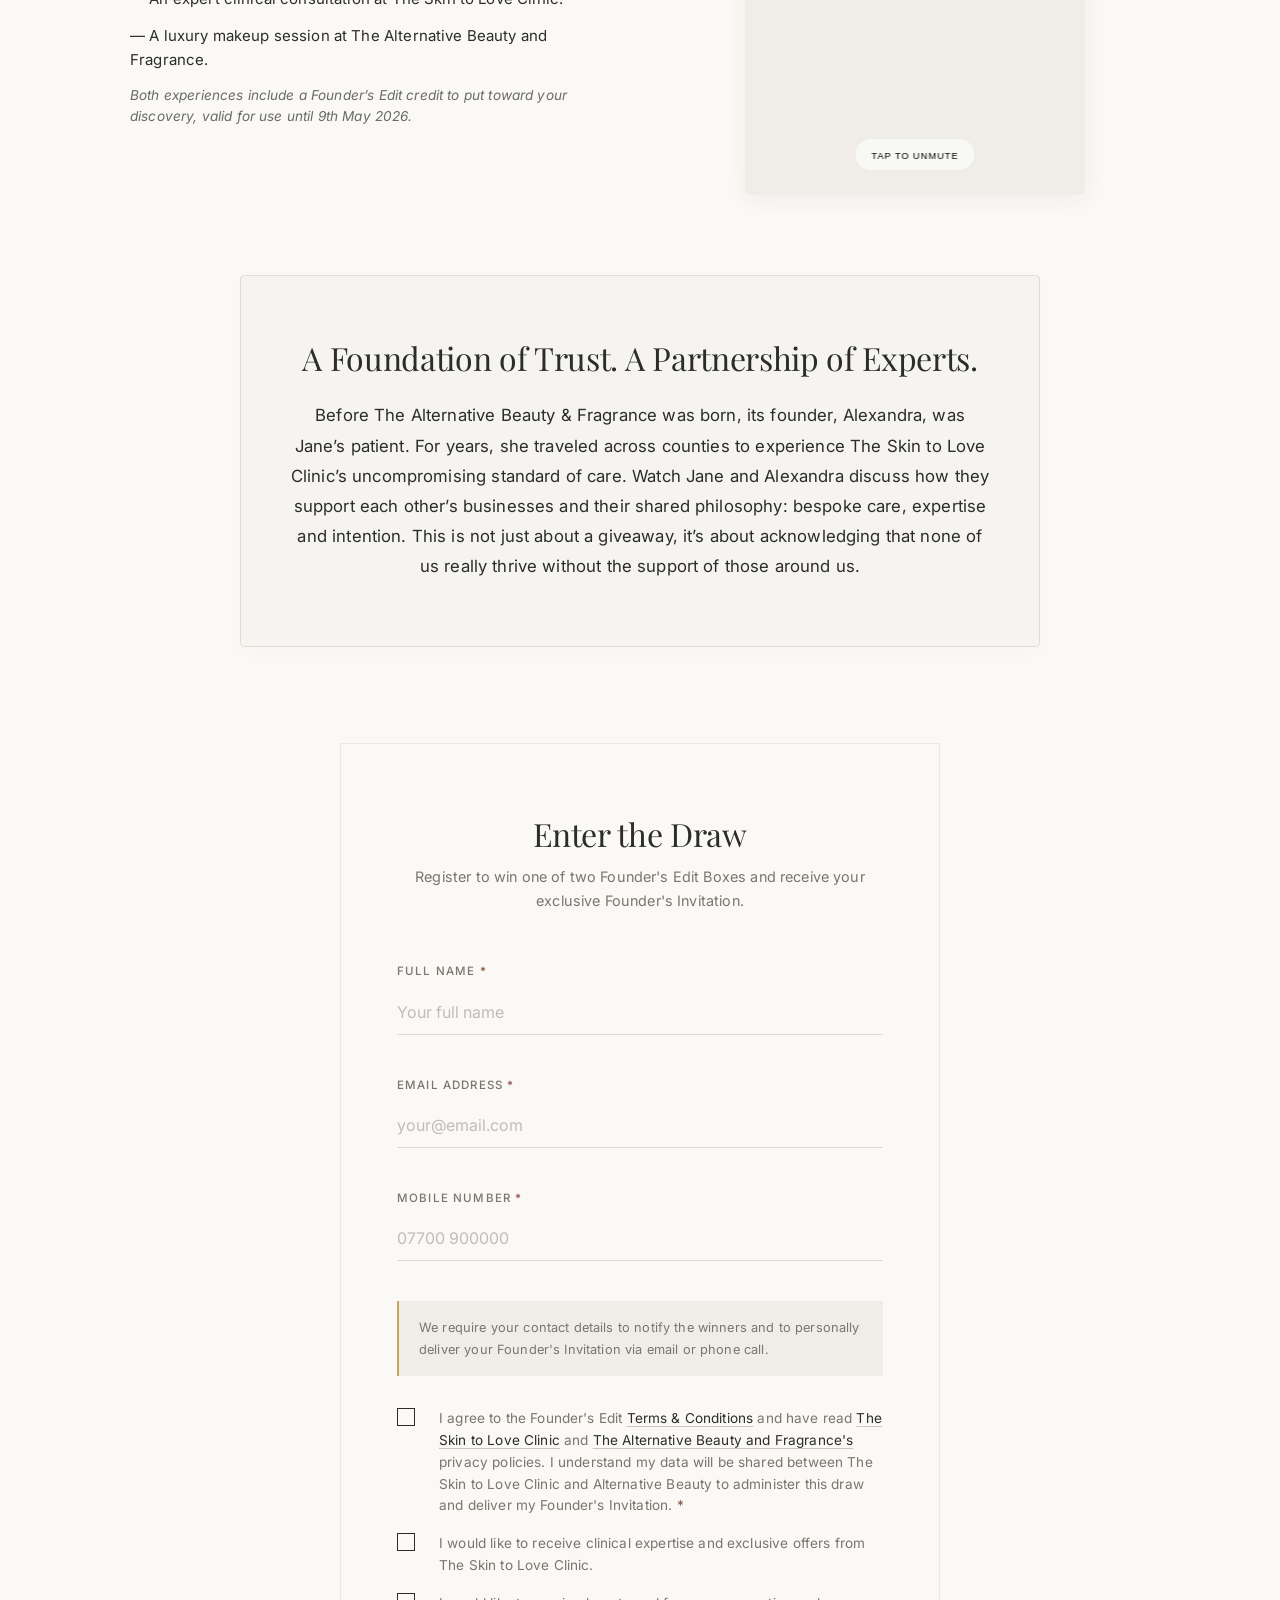
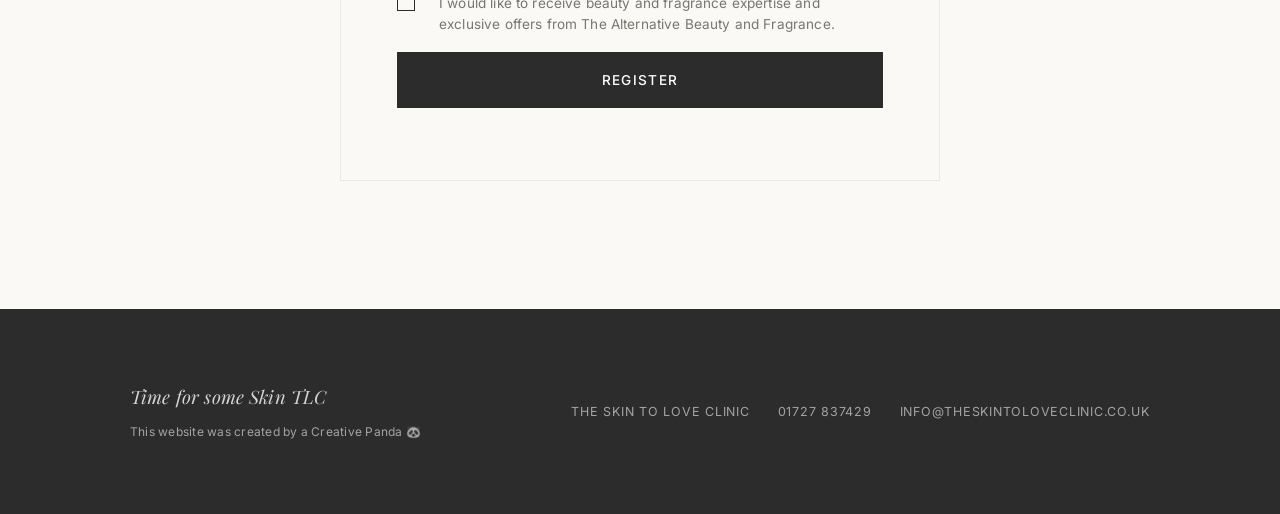
==== commit f5b9da3c: "chore: add panda emoji to footer" ====
--- a/index.html
+++ b/index.html
@@ -272,7 +272,7 @@
         <div class="container footer-inner">
             <div class="footer-brand">
                 <p class="footer-tagline">Time for some Skin TLC</p>
-                <p class="footer-copy">This website was created by a Creative Panda</p>
+                <p class="footer-copy">This website was created by a Creative Panda 🐼</p>
             </div>
             <div class="footer-links">
                 <a href="https://www.theskintoloveclinic.co.uk/" target="_blank" rel="noopener">The Skin to Love
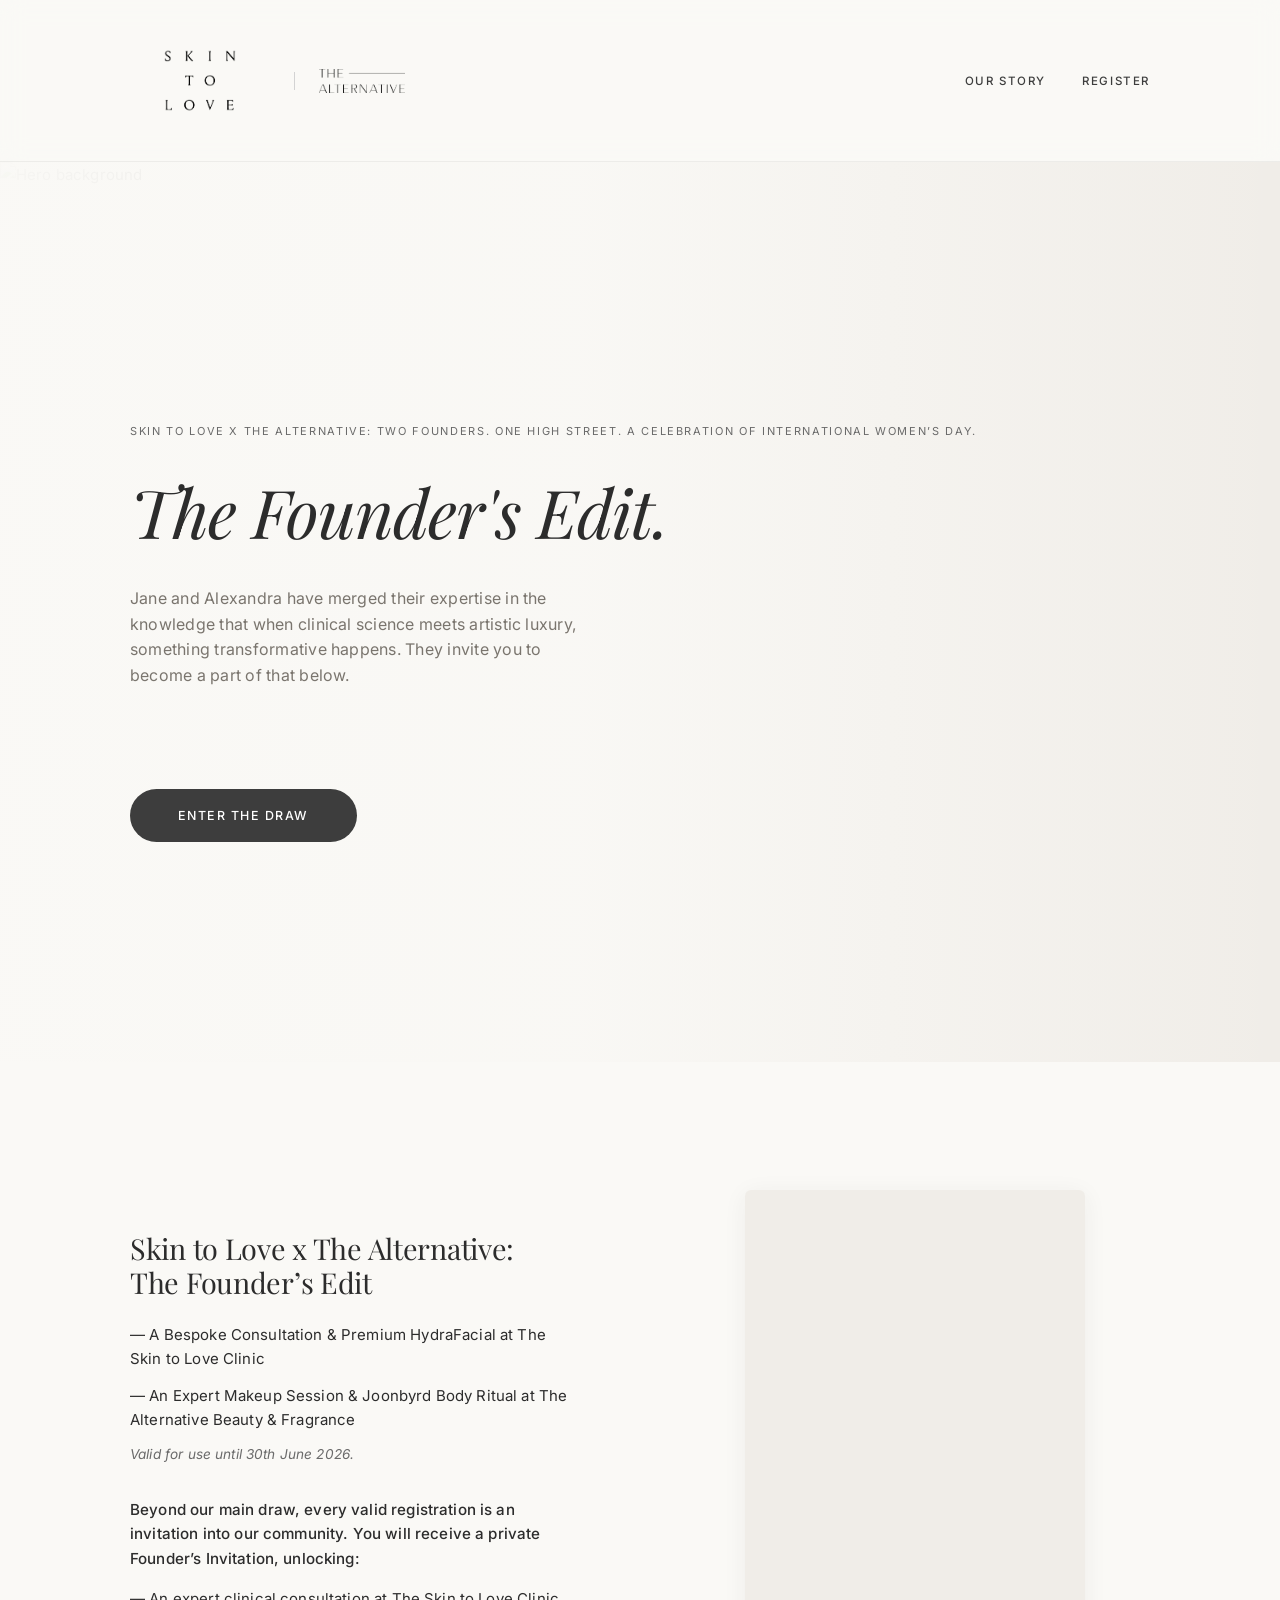
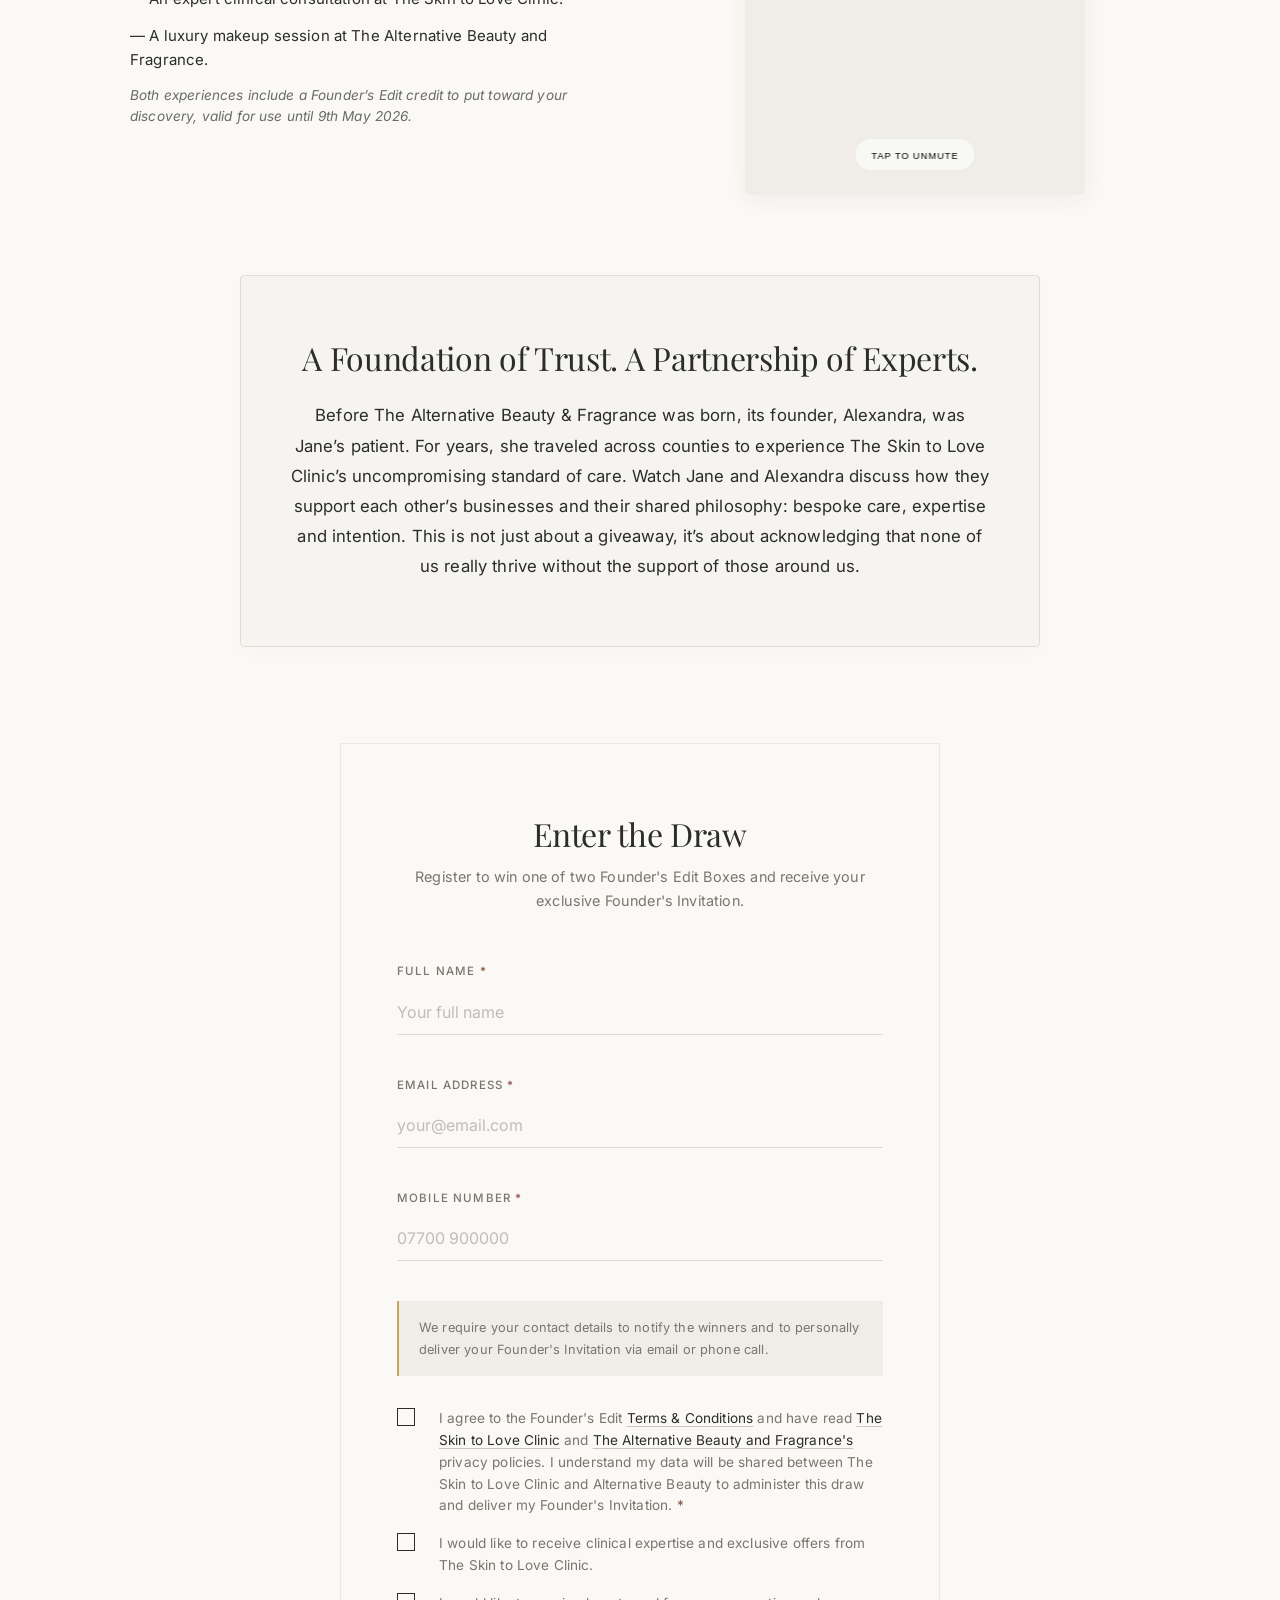
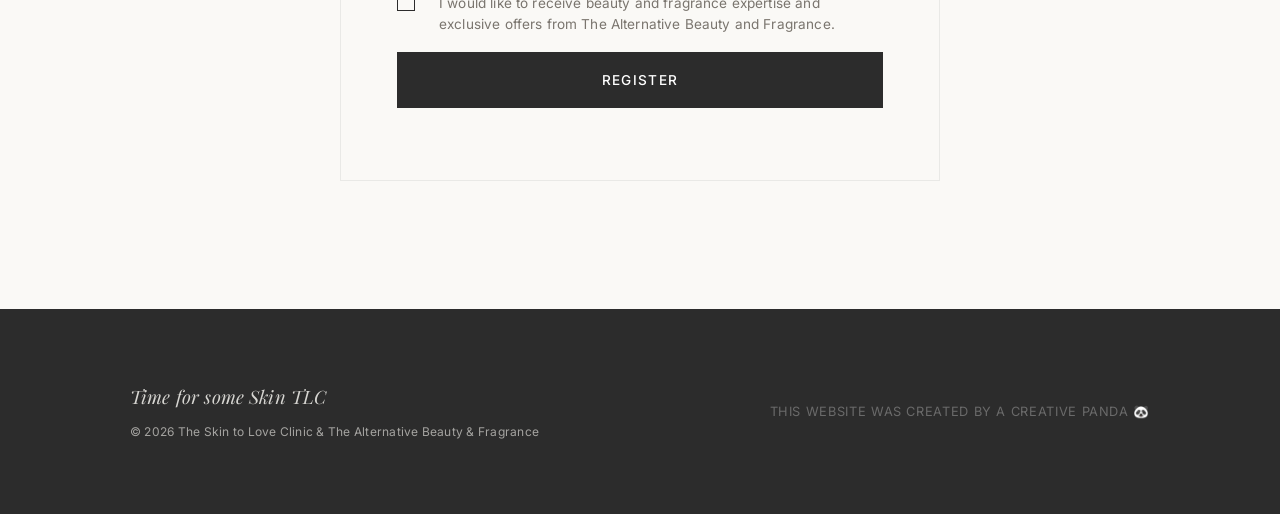
==== commit d31314df: "fix: reinstate footer copyright and move panda text to right side" ====
--- a/index.html
+++ b/index.html
@@ -272,13 +272,12 @@
         <div class="container footer-inner">
             <div class="footer-brand">
                 <p class="footer-tagline">Time for some Skin TLC</p>
-                <p class="footer-copy">This website was created by a Creative Panda 🐼</p>
-            </div>
-            <div class="footer-links">
-                <a href="https://www.theskintoloveclinic.co.uk/" target="_blank" rel="noopener">The Skin to Love
-                    Clinic</a>
-                <a href="tel:01727837429">01727 837429</a>
-                <a href="mailto:info@theskintoloveclinic.co.uk">info@theskintoloveclinic.co.uk</a>
+                <p class="footer-copy">&copy; 2026 The Skin to Love Clinic &amp; The Alternative Beauty &amp; Fragrance
+                </p>
+            </div>
+            <div class="footer-links"
+                style="color: #6A6A6A; font-size: 0.8rem; letter-spacing: 0.05em; text-transform: uppercase;">
+                This website was created by a Creative Panda 🐼
             </div>
         </div>
     </footer>
